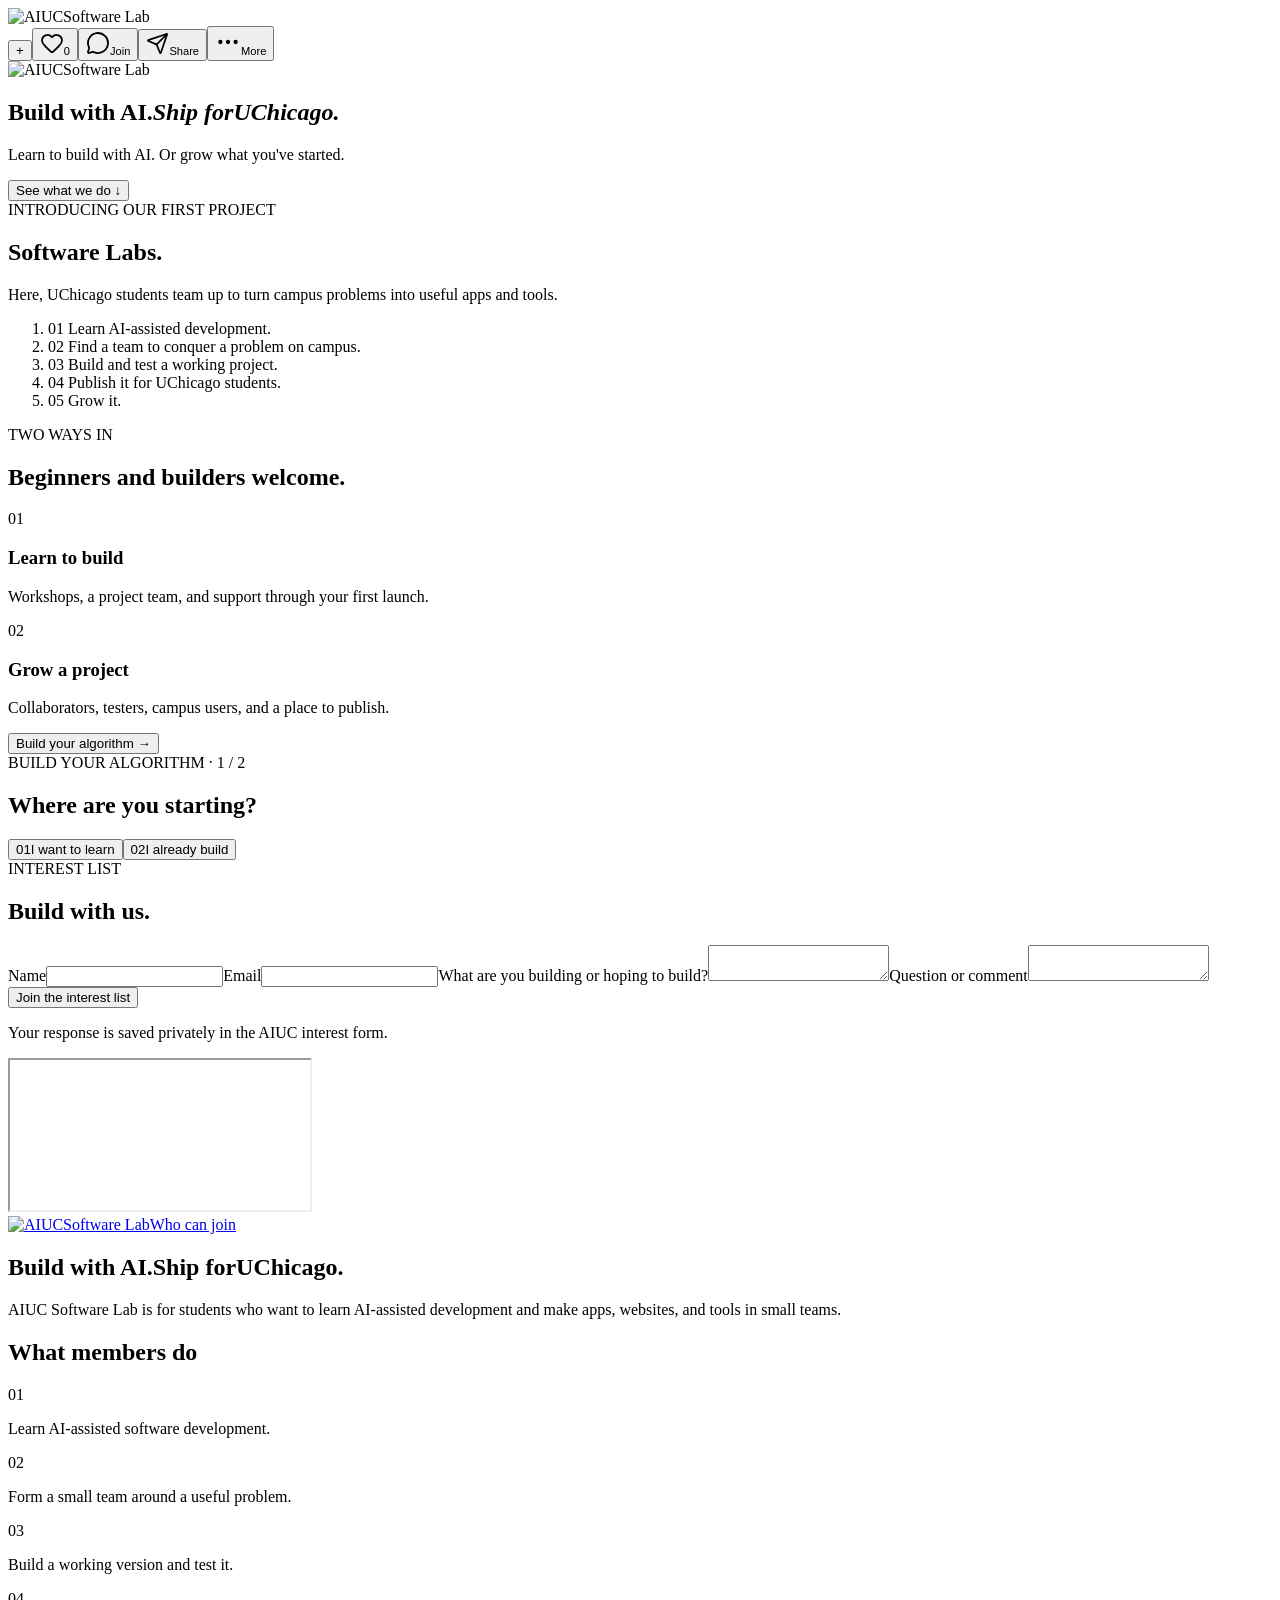
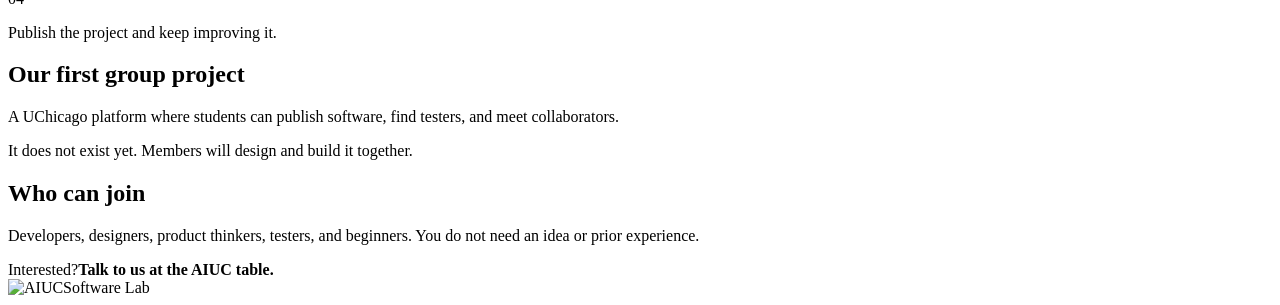
==== index.html @ 74e2c062 "Publish revised social and interest flow" ====
<!DOCTYPE html><html lang="en"><head><meta charSet="utf-8"/><link rel="preconnect" href="/" crossorigin=""/><meta name="viewport" content="width=device-width, initial-scale=1"/><link rel="preload" href="/aiuc-software-studio/aiuc-wordmark-white.png" as="image"/><link rel="stylesheet" href="/aiuc-software-studio/_next/static/chunks/0wnz.q6varwo..css" data-precedence="next"/><link rel="preload" as="script" fetchPriority="low" href="/aiuc-software-studio/_next/static/chunks/0iz.ajdn--bnk.js"/><script src="/aiuc-software-studio/_next/static/chunks/0m5r6~efdn39z.js" async=""></script><script src="/aiuc-software-studio/_next/static/chunks/0rc7z2aqgusts.js" async=""></script><script src="/aiuc-software-studio/_next/static/chunks/turbopack-0kuoo0hnbuhse.js" async=""></script><script src="/aiuc-software-studio/_next/static/chunks/03ok77d9ylr35.js" async=""></script><script src="/aiuc-software-studio/_next/static/chunks/0z~hvwo4mxthw.js" async=""></script><title>AIUC Software Lab</title><meta name="description" content="AIUC Software Lab brings students together to build apps, websites, and tools at UChicago."/><meta property="og:title" content="AIUC Software Lab"/><meta property="og:description" content="Build with AI. Ship for UChicago."/><meta property="og:image" content="https://j0nchen.github.io/aiuc-software-studio/og-v3.png"/><meta property="og:image:width" content="1734"/><meta property="og:image:height" content="907"/><meta property="og:image:alt" content="AIUC Software Lab"/><meta property="og:type" content="website"/><meta name="twitter:card" content="summary_large_image"/><meta name="twitter:title" content="AIUC Software Lab"/><meta name="twitter:description" content="Build with AI. Ship for UChicago."/><meta name="twitter:image" content="https://j0nchen.github.io/aiuc-software-studio/og-v3.png"/><link rel="shortcut icon" href="aiuc-mark-red.png"/><link rel="icon" href="aiuc-mark-red.png"/><link rel="apple-touch-icon" href="aiuc-mark-red.png"/><script src="/aiuc-software-studio/_next/static/chunks/03~yq9q893hmn.js" noModule=""></script></head><body><div hidden=""><!--$--><!--/$--></div><main><div class="mobile-reels"><header class="mobile-brand hidden-on-title"><img src="/aiuc-software-studio/aiuc-wordmark-white.png" alt="AIUC"/><span>Software Lab</span></header><nav class="reel-actions social-actions" aria-label="Social actions"><button aria-label="Open the AIUC Software Lab profile" class="profile-trigger" type="button"><span class="profile-avatar"><img alt="" src="/aiuc-software-studio/aiuc-wordmark-white.png"/></span><span aria-hidden="true" class="profile-plus-badge">+</span></button><button aria-label="Like this reel" aria-pressed="false" class="" type="button"><span class="action-icon"><svg xmlns="http://www.w3.org/2000/svg" width="24" height="24" viewBox="0 0 24 24" fill="none" stroke="currentColor" stroke-width="1.8" stroke-linecap="round" stroke-linejoin="round" class="lucide lucide-heart" aria-hidden="true"><path d="M2 9.5a5.5 5.5 0 0 1 9.591-3.676.56.56 0 0 0 .818 0A5.49 5.49 0 0 1 22 9.5c0 2.29-1.5 4-3 5.5l-5.492 5.313a2 2 0 0 1-3 .019L5 15c-1.5-1.5-3-3.2-3-5.5"></path></svg></span><small>0</small></button><button aria-label="Open the interest list" type="button"><span class="action-icon"><svg xmlns="http://www.w3.org/2000/svg" width="24" height="24" viewBox="0 0 24 24" fill="none" stroke="currentColor" stroke-width="1.8" stroke-linecap="round" stroke-linejoin="round" class="lucide lucide-message-circle" aria-hidden="true"><path d="M2.992 16.342a2 2 0 0 1 .094 1.167l-1.065 3.29a1 1 0 0 0 1.236 1.168l3.413-.998a2 2 0 0 1 1.099.092 10 10 0 1 0-4.777-4.719"></path></svg></span><small>Join</small></button><button aria-label="Share this page" class="" type="button"><span class="action-icon"><svg xmlns="http://www.w3.org/2000/svg" width="23" height="23" viewBox="0 0 24 24" fill="none" stroke="currentColor" stroke-width="1.8" stroke-linecap="round" stroke-linejoin="round" class="lucide lucide-send" aria-hidden="true"><path d="M14.536 21.686a.5.5 0 0 0 .937-.024l6.5-19a.496.496 0 0 0-.635-.635l-19 6.5a.5.5 0 0 0-.024.937l7.93 3.18a2 2 0 0 1 1.112 1.11z"></path><path d="m21.854 2.147-10.94 10.939"></path></svg></span><small>Share</small></button><button aria-expanded="false" aria-label="Open more options" type="button"><span class="action-icon"><svg xmlns="http://www.w3.org/2000/svg" width="26" height="26" viewBox="0 0 24 24" fill="none" stroke="currentColor" stroke-width="2" stroke-linecap="round" stroke-linejoin="round" class="lucide lucide-ellipsis lucide-more-horizontal" aria-hidden="true"><circle cx="12" cy="12" r="1"></circle><circle cx="19" cy="12" r="1"></circle><circle cx="5" cy="12" r="1"></circle></svg></span><small>More</small></button></nav><section class="reel reel-intro reel-title is-active" id="mobile-top"><div class="reel-content"><div class="title-brand"><img src="/aiuc-software-studio/aiuc-wordmark-white.png" alt="AIUC"/><span>Software Lab</span></div><div class="title-copy"><h1><span>Build with AI.</span><em>Ship for</em><em>UChicago.</em></h1><p>Learn to build with AI. Or grow what you&#x27;ve started.</p><button class="next-panel algorithm-start" type="button">See what we do <span aria-hidden="true">↓</span></button></div></div></section><section class="reel reel-about" id="mobile-about"><div class="reel-content"><span class="reel-count">INTRODUCING OUR FIRST PROJECT</span><h2>Software Labs.</h2><p class="about-description">Here, UChicago students team up to turn campus problems into useful apps and tools.</p><ol class="about-list"><li><span>01</span> Learn AI-assisted development.</li><li><span>02</span> Find a team to conquer a problem on campus.</li><li><span>03</span> Build and test a working project.</li><li><span>04</span> Publish it for UChicago students.</li><li><span>05</span> Grow it.</li></ol></div></section><section class="reel reel-audiences" id="mobile-audiences"><div class="reel-content"><span class="reel-count">TWO WAYS IN</span><h2>Beginners and builders welcome.</h2><div class="audience-cards"><article><span>01</span><h3>Learn to build</h3><p>Workshops, a project team, and support through your first launch.</p></article><article><span>02</span><h3>Grow a project</h3><p>Collaborators, testers, campus users, and a place to publish.</p></article></div><button class="audience-next" type="button">Build your algorithm →</button></div></section><section class="reel reel-algorithm" id="mobile-algorithm"><div class="reel-content algorithm-content"><span class="reel-count">BUILD YOUR ALGORITHM · <!-- -->1 / 2</span><h2>Where are you starting?</h2><div class="algorithm-options track-options"><button type="button"><span>01</span>I want to learn</button><button type="button"><span>02</span>I already build</button></div></div></section><section class="reel reel-apply" id="mobile-apply"><div class="reel-content apply-content"><span class="reel-count">INTEREST LIST</span><h2>Build with us.</h2><form action="https://docs.google.com/forms/u/0/d/e/1FAIpQLSeFuiI35mb1CtoZrsppnu71eZG0ljjimwcIdLQLwL-ieLY0Hg/formResponse" method="POST" target="aiuc-google-form"><input type="hidden" name="entry.1529910920" value="Not answered"/><input type="hidden" name="entry.1956067404" value="Not answered"/><input type="hidden" name="fvv" value="1"/><input type="hidden" name="pageHistory" value="0"/><label>Name<input autoComplete="name" required="" type="text" name="entry.1833835069"/></label><label>Email<input autoComplete="email" required="" type="email" name="entry.1292235970"/></label><label>What are you building or hoping to build?<textarea name="entry.1905134314" rows="2"></textarea></label><label>Question or comment<textarea name="entry.271211933" rows="2"></textarea></label><button type="submit">Join the interest list</button><p aria-live="polite">Your response is saved privately in the AIUC interest form.</p></form><iframe class="submission-frame" name="aiuc-google-form" title="Google form submission"></iframe></div></section></div><div class="desktop-site"><header class="site-header"><a class="brand" href="#top" aria-label="AIUC Software Lab home"><img src="/aiuc-software-studio/aiuc-wordmark-white.png" alt="AIUC"/><span>Software Lab</span></a><a href="#join">Who can join</a></header><section class="hero" id="top"><div class="hero-copy"><h1>Build with AI.<span>Ship for</span><span>UChicago.</span></h1><p>AIUC Software Lab is for students who want to learn AI-assisted development and make apps, websites, and tools in small teams.</p></div><div class="software-visual" aria-hidden="true"><div class="visual-window"><div class="visual-window-bar"><i></i><i></i><i></i></div><div class="visual-window-body"><div class="visual-sidebar"><i></i><i></i><i></i><i></i></div><div class="visual-canvas"><span class="visual-module module-one"></span><span class="visual-module module-two"></span><span class="visual-module module-three"></span><span class="visual-line line-one"></span><span class="visual-line line-two"></span><span class="visual-pointer"></span></div></div></div><div class="visual-status"><i></i><span></span><span></span><span></span></div></div></section><section class="process" aria-labelledby="process-title"><h2 id="process-title">What members do</h2><div class="step-list"><div class="step"><span>01</span><p>Learn AI-assisted software development.</p></div><div class="step"><span>02</span><p>Form a small team around a useful problem.</p></div><div class="step"><span>03</span><p>Build a working version and test it.</p></div><div class="step"><span>04</span><p>Publish the project and keep improving it.</p></div></div></section><section class="project" aria-labelledby="project-title"><div><h2 id="project-title">Our first group project</h2><p>A UChicago platform where students can publish software, find testers, and meet collaborators.</p></div><div class="project-side"><div class="project-board" aria-hidden="true"><span class="board-nav"></span><div class="board-grid"><span><i></i></span><span><i></i></span><span><i></i></span><span><i></i></span></div></div><p class="project-status">It does not exist yet. Members will design and build it together.</p></div></section><section class="join" id="join" aria-labelledby="join-title"><h2 id="join-title">Who can join</h2><p>Developers, designers, product thinkers, testers, and beginners. You do not need an idea or prior experience.</p><div class="join-action"><span>Interested?</span><strong>Talk to us at the AIUC table.</strong></div></section><footer><img src="/aiuc-software-studio/aiuc-wordmark-white.png" alt="AIUC"/><span>Software Lab</span></footer></div></main><!--$--><!--/$--><script src="/aiuc-software-studio/_next/static/chunks/0iz.ajdn--bnk.js" id="_R_" async=""></script><script>(self.__next_f=self.__next_f||[]).push([0])</script><script>self.__next_f.push([1,"1:\"$Sreact.fragment\"\n2:I[71915,[\"/aiuc-software-studio/_next/static/chunks/03ok77d9ylr35.js\"],\"default\"]\n3:I[57200,[\"/aiuc-software-studio/_next/static/chunks/03ok77d9ylr35.js\"],\"default\"]\n4:I[86694,[\"/aiuc-software-studio/_next/static/chunks/03ok77d9ylr35.js\",\"/aiuc-software-studio/_next/static/chunks/0z~hvwo4mxthw.js\"],\"MobileReels\"]\nb:I[82894,[\"/aiuc-software-studio/_next/static/chunks/03ok77d9ylr35.js\"],\"default\",1]\n:HL[\"/aiuc-software-studio/_next/static/chunks/0wnz.q6varwo..css\",\"style\"]\n:HC[\"/\",\"\"]\n:HL[\"/aiuc-software-studio/aiuc-wordmark-white.png\",\"image\"]\n"])</script><script>self.__next_f.push([1,"0:{\"P\":null,\"c\":[\"\",\"\"],\"q\":\"\",\"i\":false,\"f\":[[[\"\",{\"children\":[\"__PAGE__\",{}]},\"$undefined\",\"$undefined\",16],[[\"$\",\"$1\",\"c\",{\"children\":[[[\"$\",\"link\",\"0\",{\"rel\":\"stylesheet\",\"href\":\"/aiuc-software-studio/_next/static/chunks/0wnz.q6varwo..css\",\"precedence\":\"next\",\"crossOrigin\":\"$undefined\",\"nonce\":\"$undefined\"}],[\"$\",\"script\",\"script-0\",{\"src\":\"/aiuc-software-studio/_next/static/chunks/03ok77d9ylr35.js\",\"async\":true,\"nonce\":\"$undefined\"}]],[\"$\",\"html\",null,{\"lang\":\"en\",\"children\":[\"$\",\"body\",null,{\"children\":[\"$\",\"$L2\",null,{\"parallelRouterKey\":\"children\",\"error\":\"$undefined\",\"errorStyles\":\"$undefined\",\"errorScripts\":\"$undefined\",\"template\":[\"$\",\"$L3\",null,{}],\"templateStyles\":\"$undefined\",\"templateScripts\":\"$undefined\",\"notFound\":[[[\"$\",\"title\",null,{\"children\":\"404: This page could not be found.\"}],[\"$\",\"div\",null,{\"style\":{\"fontFamily\":\"system-ui,\\\"Segoe UI\\\",Roboto,Helvetica,Arial,sans-serif,\\\"Apple Color Emoji\\\",\\\"Segoe UI Emoji\\\"\",\"height\":\"100vh\",\"textAlign\":\"center\",\"display\":\"flex\",\"flexDirection\":\"column\",\"alignItems\":\"center\",\"justifyContent\":\"center\"},\"children\":[\"$\",\"div\",null,{\"children\":[[\"$\",\"style\",null,{\"dangerouslySetInnerHTML\":{\"__html\":\"body{color:#000;background:#fff;margin:0}.next-error-h1{border-right:1px solid rgba(0,0,0,.3)}@media (prefers-color-scheme:dark){body{color:#fff;background:#000}.next-error-h1{border-right:1px solid rgba(255,255,255,.3)}}\"}}],[\"$\",\"h1\",null,{\"className\":\"next-error-h1\",\"style\":{\"display\":\"inline-block\",\"margin\":\"0 20px 0 0\",\"padding\":\"0 23px 0 0\",\"fontSize\":24,\"fontWeight\":500,\"verticalAlign\":\"top\",\"lineHeight\":\"49px\"},\"children\":404}],[\"$\",\"div\",null,{\"style\":{\"display\":\"inline-block\"},\"children\":[\"$\",\"h2\",null,{\"style\":{\"fontSize\":14,\"fontWeight\":400,\"lineHeight\":\"49px\",\"margin\":0},\"children\":\"This page could not be found.\"}]}]]}]}]],[]],\"forbidden\":\"$undefined\",\"unauthorized\":\"$undefined\"}]}]}]]}],{\"children\":[[\"$\",\"$1\",\"c\",{\"children\":[[\"$\",\"main\",null,{\"children\":[[\"$\",\"$L4\",null,{}],[\"$\",\"div\",null,{\"className\":\"desktop-site\",\"children\":[[\"$\",\"header\",null,{\"className\":\"site-header\",\"children\":[[\"$\",\"a\",null,{\"className\":\"brand\",\"href\":\"#top\",\"aria-label\":\"AIUC Software Lab home\",\"children\":[[\"$\",\"img\",null,{\"src\":\"/aiuc-software-studio/aiuc-wordmark-white.png\",\"alt\":\"AIUC\"}],[\"$\",\"span\",null,{\"children\":\"Software Lab\"}]]}],[\"$\",\"a\",null,{\"href\":\"#join\",\"children\":\"Who can join\"}]]}],[\"$\",\"section\",null,{\"className\":\"hero\",\"id\":\"top\",\"children\":[[\"$\",\"div\",null,{\"className\":\"hero-copy\",\"children\":[[\"$\",\"h1\",null,{\"children\":[\"Build with AI.\",[\"$\",\"span\",null,{\"children\":\"Ship for\"}],[\"$\",\"span\",null,{\"children\":\"UChicago.\"}]]}],[\"$\",\"p\",null,{\"children\":\"AIUC Software Lab is for students who want to learn AI-assisted development and make apps, websites, and tools in small teams.\"}]]}],[\"$\",\"div\",null,{\"className\":\"software-visual\",\"aria-hidden\":\"true\",\"children\":[[\"$\",\"div\",null,{\"className\":\"visual-window\",\"children\":[[\"$\",\"div\",null,{\"className\":\"visual-window-bar\",\"children\":[[\"$\",\"i\",null,{}],[\"$\",\"i\",null,{}],[\"$\",\"i\",null,{}]]}],[\"$\",\"div\",null,{\"className\":\"visual-window-body\",\"children\":[[\"$\",\"div\",null,{\"className\":\"visual-sidebar\",\"children\":[[\"$\",\"i\",null,{}],[\"$\",\"i\",null,{}],[\"$\",\"i\",null,{}],[\"$\",\"i\",null,{}]]}],[\"$\",\"div\",null,{\"className\":\"visual-canvas\",\"children\":[[\"$\",\"span\",null,{\"className\":\"visual-module module-one\"}],[\"$\",\"span\",null,{\"className\":\"visual-module module-two\"}],[\"$\",\"span\",null,{\"className\":\"visual-module module-three\"}],[\"$\",\"span\",null,{\"className\":\"visual-line line-one\"}],[\"$\",\"span\",null,{\"className\":\"visual-line line-two\"}],[\"$\",\"span\",null,{\"className\":\"visual-pointer\"}]]}]]}]]}],[\"$\",\"div\",null,{\"className\":\"visual-status\",\"children\":[[\"$\",\"i\",null,{}],[\"$\",\"span\",null,{}],[\"$\",\"span\",null,{}],[\"$\",\"span\",null,{}]]}]]}]]}],[\"$\",\"section\",null,{\"className\":\"process\",\"aria-labelledby\":\"process-title\",\"children\":[[\"$\",\"h2\",null,{\"id\":\"process-title\",\"children\":\"What members do\"}],[\"$\",\"div\",null,{\"className\":\"step-list\",\"children\":[[\"$\",\"div\",\"01\",{\"className\":\"step\",\"children\":[[\"$\",\"span\",null,{\"children\":\"01\"}],[\"$\",\"p\",null,{\"children\":\"Learn AI-assisted software development.\"}]]}],[\"$\",\"div\",\"02\",{\"className\":\"step\",\"children\":[[\"$\",\"span\",null,{\"children\":\"02\"}],[\"$\",\"p\",null,{\"children\":\"Form a small team around a useful problem.\"}]]}],[\"$\",\"div\",\"03\",{\"className\":\"step\",\"children\":[[\"$\",\"span\",null,{\"children\":\"03\"}],[\"$\",\"p\",null,{\"children\":\"Build a working version and test it.\"}]]}],[\"$\",\"div\",\"04\",{\"className\":\"step\",\"children\":[[\"$\",\"span\",null,{\"children\":\"04\"}],[\"$\",\"p\",null,{\"children\":\"Publish the project and keep improving it.\"}]]}]]}]]}],[\"$\",\"section\",null,{\"className\":\"project\",\"aria-labelledby\":\"project-title\",\"children\":[[\"$\",\"div\",null,{\"children\":[[\"$\",\"h2\",null,{\"id\":\"project-title\",\"children\":\"Our first group project\"}],[\"$\",\"p\",null,{\"children\":\"A UChicago platform where students can publish software, find testers, and meet collaborators.\"}]]}],\"$L5\"]}],\"$L6\",\"$L7\"]}]]}],[\"$L8\"],\"$L9\"]}],{},null,false,null]},null,false,null],\"$La\",false]],\"m\":\"$undefined\",\"G\":[\"$b\",[\"$Lc\"]],\"S\":true,\"h\":null,\"s\":\"$undefined\",\"l\":\"$undefined\",\"p\":\"$undefined\",\"d\":\"$undefined\",\"b\":\"NeHcTCyY00FFcdrN6WMaW\"}\n"])</script><script>self.__next_f.push([1,"d:I[73535,[\"/aiuc-software-studio/_next/static/chunks/03ok77d9ylr35.js\"],\"OutletBoundary\"]\ne:\"$Sreact.suspense\"\n10:I[73535,[\"/aiuc-software-studio/_next/static/chunks/03ok77d9ylr35.js\"],\"ViewportBoundary\"]\n12:I[73535,[\"/aiuc-software-studio/_next/static/chunks/03ok77d9ylr35.js\"],\"MetadataBoundary\"]\n5:[\"$\",\"div\",null,{\"className\":\"project-side\",\"children\":[[\"$\",\"div\",null,{\"className\":\"project-board\",\"aria-hidden\":\"true\",\"children\":[[\"$\",\"span\",null,{\"className\":\"board-nav\"}],[\"$\",\"div\",null,{\"className\":\"board-grid\",\"children\":[[\"$\",\"span\",null,{\"children\":[\"$\",\"i\",null,{}]}],[\"$\",\"span\",null,{\"children\":[\"$\",\"i\",null,{}]}],[\"$\",\"span\",null,{\"children\":[\"$\",\"i\",null,{}]}],[\"$\",\"span\",null,{\"children\":[\"$\",\"i\",null,{}]}]]}]]}],[\"$\",\"p\",null,{\"className\":\"project-status\",\"children\":\"It does not exist yet. Members will design and build it together.\"}]]}]\n6:[\"$\",\"section\",null,{\"className\":\"join\",\"id\":\"join\",\"aria-labelledby\":\"join-title\",\"children\":[[\"$\",\"h2\",null,{\"id\":\"join-title\",\"children\":\"Who can join\"}],[\"$\",\"p\",null,{\"children\":\"Developers, designers, product thinkers, testers, and beginners. You do not need an idea or prior experience.\"}],[\"$\",\"div\",null,{\"className\":\"join-action\",\"children\":[[\"$\",\"span\",null,{\"children\":\"Interested?\"}],[\"$\",\"strong\",null,{\"children\":\"Talk to us at the AIUC table.\"}]]}]]}]\n7:[\"$\",\"footer\",null,{\"children\":[[\"$\",\"img\",null,{\"src\":\"/aiuc-software-studio/aiuc-wordmark-white.png\",\"alt\":\"AIUC\"}],[\"$\",\"span\",null,{\"children\":\"Software Lab\"}]]}]\n8:[\"$\",\"script\",\"script-0\",{\"src\":\"/aiuc-software-studio/_next/static/chunks/0z~hvwo4mxthw.js\",\"async\":true,\"nonce\":\"$undefined\"}]\n9:[\"$\",\"$Ld\",null,{\"children\":[\"$\",\"$e\",null,{\"name\":\"Next.MetadataOutlet\",\"children\":\"$@f\"}]}]\na:[\"$\",\"$1\",\"h\",{\"children\":[null,[\"$\",\"$L10\",null,{\"children\":\"$L11\"}],[\"$\",\"div\",null,{\"hidden\":true,\"children\":[\"$\",\"$L12\",null,{\"children\":[\"$\",\"$e\",null,{\"name\":\"Next.Metadata\",\"children\":\"$L13\"}]}]}],null]}]\nc:[\"$\",\"link\",\"0\",{\"rel\":\"stylesheet\",\"href\":\"/aiuc-software-studio/_next/static/chunks/0wnz.q6varwo..css\",\"precedence\":\"next\",\"crossOrigin\":\"$undefined\",\"nonce\":\"$undefined\"}]\n"])</script><script>self.__next_f.push([1,"11:[[\"$\",\"meta\",\"0\",{\"charSet\":\"utf-8\"}],[\"$\",\"meta\",\"1\",{\"name\":\"viewport\",\"content\":\"width=device-width, initial-scale=1\"}]]\n"])</script><script>self.__next_f.push([1,"14:I[79680,[\"/aiuc-software-studio/_next/static/chunks/03ok77d9ylr35.js\"],\"IconMark\"]\nf:null\n13:[[\"$\",\"title\",\"0\",{\"children\":\"AIUC Software Lab\"}],[\"$\",\"meta\",\"1\",{\"name\":\"description\",\"content\":\"AIUC Software Lab brings students together to build apps, websites, and tools at UChicago.\"}],[\"$\",\"meta\",\"2\",{\"property\":\"og:title\",\"content\":\"AIUC Software Lab\"}],[\"$\",\"meta\",\"3\",{\"property\":\"og:description\",\"content\":\"Build with AI. Ship for UChicago.\"}],[\"$\",\"meta\",\"4\",{\"property\":\"og:image\",\"content\":\"https://j0nchen.github.io/aiuc-software-studio/og-v3.png\"}],[\"$\",\"meta\",\"5\",{\"property\":\"og:image:width\",\"content\":\"1734\"}],[\"$\",\"meta\",\"6\",{\"property\":\"og:image:height\",\"content\":\"907\"}],[\"$\",\"meta\",\"7\",{\"property\":\"og:image:alt\",\"content\":\"AIUC Software Lab\"}],[\"$\",\"meta\",\"8\",{\"property\":\"og:type\",\"content\":\"website\"}],[\"$\",\"meta\",\"9\",{\"name\":\"twitter:card\",\"content\":\"summary_large_image\"}],[\"$\",\"meta\",\"10\",{\"name\":\"twitter:title\",\"content\":\"AIUC Software Lab\"}],[\"$\",\"meta\",\"11\",{\"name\":\"twitter:description\",\"content\":\"Build with AI. Ship for UChicago.\"}],[\"$\",\"meta\",\"12\",{\"name\":\"twitter:image\",\"content\":\"https://j0nchen.github.io/aiuc-software-studio/og-v3.png\"}],[\"$\",\"link\",\"13\",{\"rel\":\"shortcut icon\",\"href\":\"aiuc-mark-red.png\"}],[\"$\",\"link\",\"14\",{\"rel\":\"icon\",\"href\":\"aiuc-mark-red.png\"}],[\"$\",\"link\",\"15\",{\"rel\":\"apple-touch-icon\",\"href\":\"aiuc-mark-red.png\"}],[\"$\",\"$L14\",\"16\",{}]]\n"])</script></body></html>
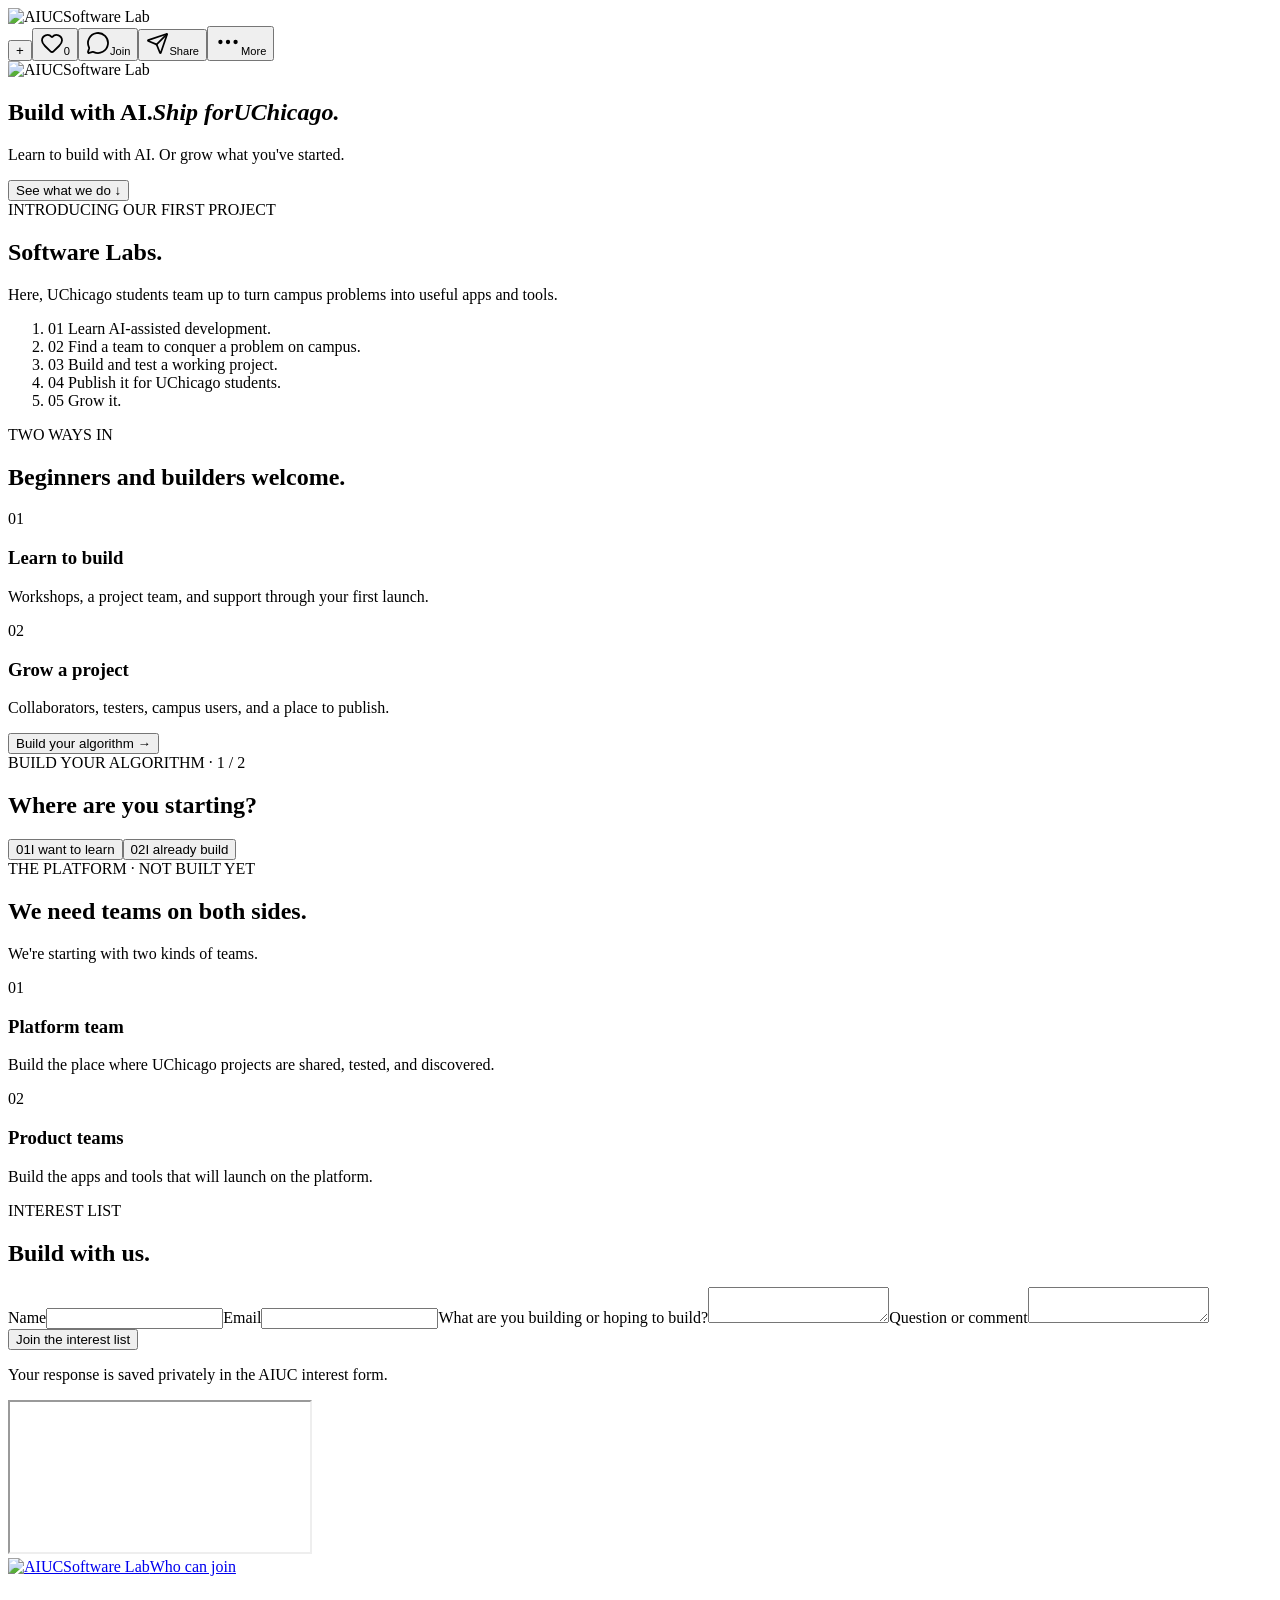
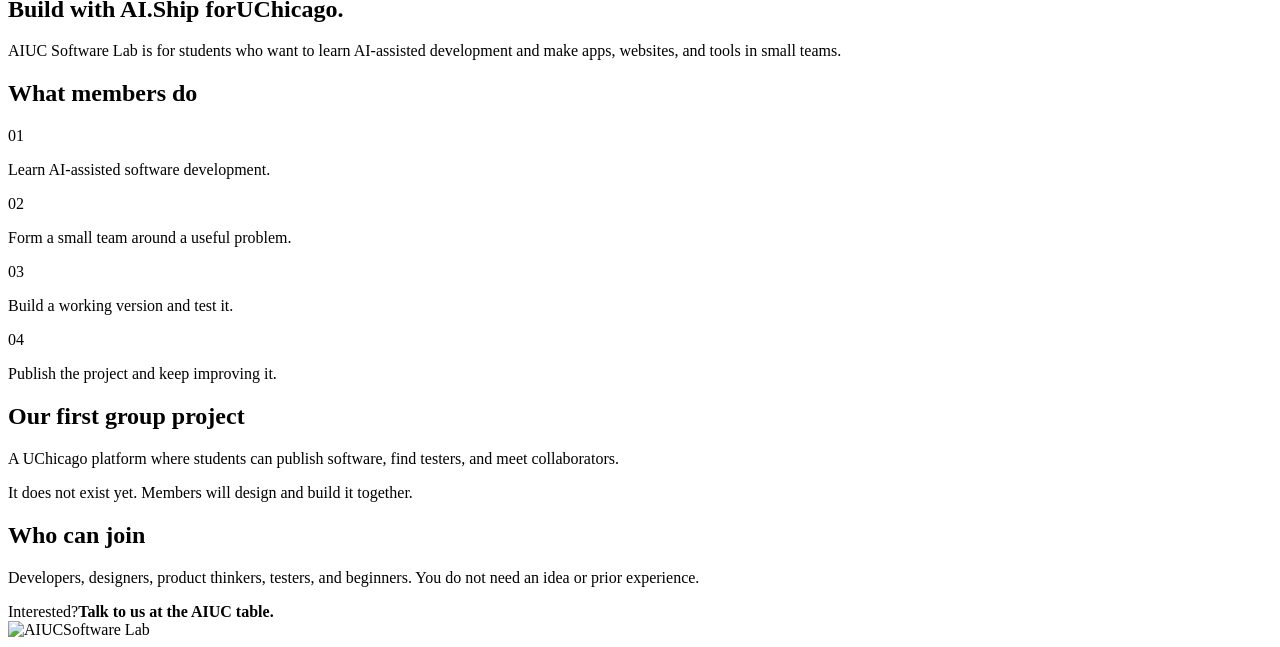
==== commit f2f80171: "Publish honest platform team reel" ====
--- a/index.html
+++ b/index.html
@@ -1 +1 @@
-<!DOCTYPE html><html lang="en"><head><meta charSet="utf-8"/><link rel="preconnect" href="/" crossorigin=""/><meta name="viewport" content="width=device-width, initial-scale=1"/><link rel="preload" href="/aiuc-software-studio/aiuc-wordmark-white.png" as="image"/><link rel="stylesheet" href="/aiuc-software-studio/_next/static/chunks/0wnz.q6varwo..css" data-precedence="next"/><link rel="preload" as="script" fetchPriority="low" href="/aiuc-software-studio/_next/static/chunks/0iz.ajdn--bnk.js"/><script src="/aiuc-software-studio/_next/static/chunks/0m5r6~efdn39z.js" async=""></script><script src="/aiuc-software-studio/_next/static/chunks/0rc7z2aqgusts.js" async=""></script><script src="/aiuc-software-studio/_next/static/chunks/turbopack-0kuoo0hnbuhse.js" async=""></script><script src="/aiuc-software-studio/_next/static/chunks/03ok77d9ylr35.js" async=""></script><script src="/aiuc-software-studio/_next/static/chunks/0z~hvwo4mxthw.js" async=""></script><title>AIUC Software Lab</title><meta name="description" content="AIUC Software Lab brings students together to build apps, websites, and tools at UChicago."/><meta property="og:title" content="AIUC Software Lab"/><meta property="og:description" content="Build with AI. Ship for UChicago."/><meta property="og:image" content="https://j0nchen.github.io/aiuc-software-studio/og-v3.png"/><meta property="og:image:width" content="1734"/><meta property="og:image:height" content="907"/><meta property="og:image:alt" content="AIUC Software Lab"/><meta property="og:type" content="website"/><meta name="twitter:card" content="summary_large_image"/><meta name="twitter:title" content="AIUC Software Lab"/><meta name="twitter:description" content="Build with AI. Ship for UChicago."/><meta name="twitter:image" content="https://j0nchen.github.io/aiuc-software-studio/og-v3.png"/><link rel="shortcut icon" href="aiuc-mark-red.png"/><link rel="icon" href="aiuc-mark-red.png"/><link rel="apple-touch-icon" href="aiuc-mark-red.png"/><script src="/aiuc-software-studio/_next/static/chunks/03~yq9q893hmn.js" noModule=""></script></head><body><div hidden=""><!--$--><!--/$--></div><main><div class="mobile-reels"><header class="mobile-brand hidden-on-title"><img src="/aiuc-software-studio/aiuc-wordmark-white.png" alt="AIUC"/><span>Software Lab</span></header><nav class="reel-actions social-actions" aria-label="Social actions"><button aria-label="Open the AIUC Software Lab profile" class="profile-trigger" type="button"><span class="profile-avatar"><img alt="" src="/aiuc-software-studio/aiuc-wordmark-white.png"/></span><span aria-hidden="true" class="profile-plus-badge">+</span></button><button aria-label="Like this reel" aria-pressed="false" class="" type="button"><span class="action-icon"><svg xmlns="http://www.w3.org/2000/svg" width="24" height="24" viewBox="0 0 24 24" fill="none" stroke="currentColor" stroke-width="1.8" stroke-linecap="round" stroke-linejoin="round" class="lucide lucide-heart" aria-hidden="true"><path d="M2 9.5a5.5 5.5 0 0 1 9.591-3.676.56.56 0 0 0 .818 0A5.49 5.49 0 0 1 22 9.5c0 2.29-1.5 4-3 5.5l-5.492 5.313a2 2 0 0 1-3 .019L5 15c-1.5-1.5-3-3.2-3-5.5"></path></svg></span><small>0</small></button><button aria-label="Open the interest list" type="button"><span class="action-icon"><svg xmlns="http://www.w3.org/2000/svg" width="24" height="24" viewBox="0 0 24 24" fill="none" stroke="currentColor" stroke-width="1.8" stroke-linecap="round" stroke-linejoin="round" class="lucide lucide-message-circle" aria-hidden="true"><path d="M2.992 16.342a2 2 0 0 1 .094 1.167l-1.065 3.29a1 1 0 0 0 1.236 1.168l3.413-.998a2 2 0 0 1 1.099.092 10 10 0 1 0-4.777-4.719"></path></svg></span><small>Join</small></button><button aria-label="Share this page" class="" type="button"><span class="action-icon"><svg xmlns="http://www.w3.org/2000/svg" width="23" height="23" viewBox="0 0 24 24" fill="none" stroke="currentColor" stroke-width="1.8" stroke-linecap="round" stroke-linejoin="round" class="lucide lucide-send" aria-hidden="true"><path d="M14.536 21.686a.5.5 0 0 0 .937-.024l6.5-19a.496.496 0 0 0-.635-.635l-19 6.5a.5.5 0 0 0-.024.937l7.93 3.18a2 2 0 0 1 1.112 1.11z"></path><path d="m21.854 2.147-10.94 10.939"></path></svg></span><small>Share</small></button><button aria-expanded="false" aria-label="Open more options" type="button"><span class="action-icon"><svg xmlns="http://www.w3.org/2000/svg" width="26" height="26" viewBox="0 0 24 24" fill="none" stroke="currentColor" stroke-width="2" stroke-linecap="round" stroke-linejoin="round" class="lucide lucide-ellipsis lucide-more-horizontal" aria-hidden="true"><circle cx="12" cy="12" r="1"></circle><circle cx="19" cy="12" r="1"></circle><circle cx="5" cy="12" r="1"></circle></svg></span><small>More</small></button></nav><section class="reel reel-intro reel-title is-active" id="mobile-top"><div class="reel-content"><div class="title-brand"><img src="/aiuc-software-studio/aiuc-wordmark-white.png" alt="AIUC"/><span>Software Lab</span></div><div class="title-copy"><h1><span>Build with AI.</span><em>Ship for</em><em>UChicago.</em></h1><p>Learn to build with AI. Or grow what you&#x27;ve started.</p><button class="next-panel algorithm-start" type="button">See what we do <span aria-hidden="true">↓</span></button></div></div></section><section class="reel reel-about" id="mobile-about"><div class="reel-content"><span class="reel-count">INTRODUCING OUR FIRST PROJECT</span><h2>Software Labs.</h2><p class="about-description">Here, UChicago students team up to turn campus problems into useful apps and tools.</p><ol class="about-list"><li><span>01</span> Learn AI-assisted development.</li><li><span>02</span> Find a team to conquer a problem on campus.</li><li><span>03</span> Build and test a working project.</li><li><span>04</span> Publish it for UChicago students.</li><li><span>05</span> Grow it.</li></ol></div></section><section class="reel reel-audiences" id="mobile-audiences"><div class="reel-content"><span class="reel-count">TWO WAYS IN</span><h2>Beginners and builders welcome.</h2><div class="audience-cards"><article><span>01</span><h3>Learn to build</h3><p>Workshops, a project team, and support through your first launch.</p></article><article><span>02</span><h3>Grow a project</h3><p>Collaborators, testers, campus users, and a place to publish.</p></article></div><button class="audience-next" type="button">Build your algorithm →</button></div></section><section class="reel reel-algorithm" id="mobile-algorithm"><div class="reel-content algorithm-content"><span class="reel-count">BUILD YOUR ALGORITHM · <!-- -->1 / 2</span><h2>Where are you starting?</h2><div class="algorithm-options track-options"><button type="button"><span>01</span>I want to learn</button><button type="button"><span>02</span>I already build</button></div></div></section><section class="reel reel-apply" id="mobile-apply"><div class="reel-content apply-content"><span class="reel-count">INTEREST LIST</span><h2>Build with us.</h2><form action="https://docs.google.com/forms/u/0/d/e/1FAIpQLSeFuiI35mb1CtoZrsppnu71eZG0ljjimwcIdLQLwL-ieLY0Hg/formResponse" method="POST" target="aiuc-google-form"><input type="hidden" name="entry.1529910920" value="Not answered"/><input type="hidden" name="entry.1956067404" value="Not answered"/><input type="hidden" name="fvv" value="1"/><input type="hidden" name="pageHistory" value="0"/><label>Name<input autoComplete="name" required="" type="text" name="entry.1833835069"/></label><label>Email<input autoComplete="email" required="" type="email" name="entry.1292235970"/></label><label>What are you building or hoping to build?<textarea name="entry.1905134314" rows="2"></textarea></label><label>Question or comment<textarea name="entry.271211933" rows="2"></textarea></label><button type="submit">Join the interest list</button><p aria-live="polite">Your response is saved privately in the AIUC interest form.</p></form><iframe class="submission-frame" name="aiuc-google-form" title="Google form submission"></iframe></div></section></div><div class="desktop-site"><header class="site-header"><a class="brand" href="#top" aria-label="AIUC Software Lab home"><img src="/aiuc-software-studio/aiuc-wordmark-white.png" alt="AIUC"/><span>Software Lab</span></a><a href="#join">Who can join</a></header><section class="hero" id="top"><div class="hero-copy"><h1>Build with AI.<span>Ship for</span><span>UChicago.</span></h1><p>AIUC Software Lab is for students who want to learn AI-assisted development and make apps, websites, and tools in small teams.</p></div><div class="software-visual" aria-hidden="true"><div class="visual-window"><div class="visual-window-bar"><i></i><i></i><i></i></div><div class="visual-window-body"><div class="visual-sidebar"><i></i><i></i><i></i><i></i></div><div class="visual-canvas"><span class="visual-module module-one"></span><span class="visual-module module-two"></span><span class="visual-module module-three"></span><span class="visual-line line-one"></span><span class="visual-line line-two"></span><span class="visual-pointer"></span></div></div></div><div class="visual-status"><i></i><span></span><span></span><span></span></div></div></section><section class="process" aria-labelledby="process-title"><h2 id="process-title">What members do</h2><div class="step-list"><div class="step"><span>01</span><p>Learn AI-assisted software development.</p></div><div class="step"><span>02</span><p>Form a small team around a useful problem.</p></div><div class="step"><span>03</span><p>Build a working version and test it.</p></div><div class="step"><span>04</span><p>Publish the project and keep improving it.</p></div></div></section><section class="project" aria-labelledby="project-title"><div><h2 id="project-title">Our first group project</h2><p>A UChicago platform where students can publish software, find testers, and meet collaborators.</p></div><div class="project-side"><div class="project-board" aria-hidden="true"><span class="board-nav"></span><div class="board-grid"><span><i></i></span><span><i></i></span><span><i></i></span><span><i></i></span></div></div><p class="project-status">It does not exist yet. Members will design and build it together.</p></div></section><section class="join" id="join" aria-labelledby="join-title"><h2 id="join-title">Who can join</h2><p>Developers, designers, product thinkers, testers, and beginners. You do not need an idea or prior experience.</p><div class="join-action"><span>Interested?</span><strong>Talk to us at the AIUC table.</strong></div></section><footer><img src="/aiuc-software-studio/aiuc-wordmark-white.png" alt="AIUC"/><span>Software Lab</span></footer></div></main><!--$--><!--/$--><script src="/aiuc-software-studio/_next/static/chunks/0iz.ajdn--bnk.js" id="_R_" async=""></script><script>(self.__next_f=self.__next_f||[]).push([0])</script><script>self.__next_f.push([1,"1:\"$Sreact.fragment\"\n2:I[71915,[\"/aiuc-software-studio/_next/static/chunks/03ok77d9ylr35.js\"],\"default\"]\n3:I[57200,[\"/aiuc-software-studio/_next/static/chunks/03ok77d9ylr35.js\"],\"default\"]\n4:I[86694,[\"/aiuc-software-studio/_next/static/chunks/03ok77d9ylr35.js\",\"/aiuc-software-studio/_next/static/chunks/0z~hvwo4mxthw.js\"],\"MobileReels\"]\nb:I[82894,[\"/aiuc-software-studio/_next/static/chunks/03ok77d9ylr35.js\"],\"default\",1]\n:HL[\"/aiuc-software-studio/_next/static/chunks/0wnz.q6varwo..css\",\"style\"]\n:HC[\"/\",\"\"]\n:HL[\"/aiuc-software-studio/aiuc-wordmark-white.png\",\"image\"]\n"])</script><script>self.__next_f.push([1,"0:{\"P\":null,\"c\":[\"\",\"\"],\"q\":\"\",\"i\":false,\"f\":[[[\"\",{\"children\":[\"__PAGE__\",{}]},\"$undefined\",\"$undefined\",16],[[\"$\",\"$1\",\"c\",{\"children\":[[[\"$\",\"link\",\"0\",{\"rel\":\"stylesheet\",\"href\":\"/aiuc-software-studio/_next/static/chunks/0wnz.q6varwo..css\",\"precedence\":\"next\",\"crossOrigin\":\"$undefined\",\"nonce\":\"$undefined\"}],[\"$\",\"script\",\"script-0\",{\"src\":\"/aiuc-software-studio/_next/static/chunks/03ok77d9ylr35.js\",\"async\":true,\"nonce\":\"$undefined\"}]],[\"$\",\"html\",null,{\"lang\":\"en\",\"children\":[\"$\",\"body\",null,{\"children\":[\"$\",\"$L2\",null,{\"parallelRouterKey\":\"children\",\"error\":\"$undefined\",\"errorStyles\":\"$undefined\",\"errorScripts\":\"$undefined\",\"template\":[\"$\",\"$L3\",null,{}],\"templateStyles\":\"$undefined\",\"templateScripts\":\"$undefined\",\"notFound\":[[[\"$\",\"title\",null,{\"children\":\"404: This page could not be found.\"}],[\"$\",\"div\",null,{\"style\":{\"fontFamily\":\"system-ui,\\\"Segoe UI\\\",Roboto,Helvetica,Arial,sans-serif,\\\"Apple Color Emoji\\\",\\\"Segoe UI Emoji\\\"\",\"height\":\"100vh\",\"textAlign\":\"center\",\"display\":\"flex\",\"flexDirection\":\"column\",\"alignItems\":\"center\",\"justifyContent\":\"center\"},\"children\":[\"$\",\"div\",null,{\"children\":[[\"$\",\"style\",null,{\"dangerouslySetInnerHTML\":{\"__html\":\"body{color:#000;background:#fff;margin:0}.next-error-h1{border-right:1px solid rgba(0,0,0,.3)}@media (prefers-color-scheme:dark){body{color:#fff;background:#000}.next-error-h1{border-right:1px solid rgba(255,255,255,.3)}}\"}}],[\"$\",\"h1\",null,{\"className\":\"next-error-h1\",\"style\":{\"display\":\"inline-block\",\"margin\":\"0 20px 0 0\",\"padding\":\"0 23px 0 0\",\"fontSize\":24,\"fontWeight\":500,\"verticalAlign\":\"top\",\"lineHeight\":\"49px\"},\"children\":404}],[\"$\",\"div\",null,{\"style\":{\"display\":\"inline-block\"},\"children\":[\"$\",\"h2\",null,{\"style\":{\"fontSize\":14,\"fontWeight\":400,\"lineHeight\":\"49px\",\"margin\":0},\"children\":\"This page could not be found.\"}]}]]}]}]],[]],\"forbidden\":\"$undefined\",\"unauthorized\":\"$undefined\"}]}]}]]}],{\"children\":[[\"$\",\"$1\",\"c\",{\"children\":[[\"$\",\"main\",null,{\"children\":[[\"$\",\"$L4\",null,{}],[\"$\",\"div\",null,{\"className\":\"desktop-site\",\"children\":[[\"$\",\"header\",null,{\"className\":\"site-header\",\"children\":[[\"$\",\"a\",null,{\"className\":\"brand\",\"href\":\"#top\",\"aria-label\":\"AIUC Software Lab home\",\"children\":[[\"$\",\"img\",null,{\"src\":\"/aiuc-software-studio/aiuc-wordmark-white.png\",\"alt\":\"AIUC\"}],[\"$\",\"span\",null,{\"children\":\"Software Lab\"}]]}],[\"$\",\"a\",null,{\"href\":\"#join\",\"children\":\"Who can join\"}]]}],[\"$\",\"section\",null,{\"className\":\"hero\",\"id\":\"top\",\"children\":[[\"$\",\"div\",null,{\"className\":\"hero-copy\",\"children\":[[\"$\",\"h1\",null,{\"children\":[\"Build with AI.\",[\"$\",\"span\",null,{\"children\":\"Ship for\"}],[\"$\",\"span\",null,{\"children\":\"UChicago.\"}]]}],[\"$\",\"p\",null,{\"children\":\"AIUC Software Lab is for students who want to learn AI-assisted development and make apps, websites, and tools in small teams.\"}]]}],[\"$\",\"div\",null,{\"className\":\"software-visual\",\"aria-hidden\":\"true\",\"children\":[[\"$\",\"div\",null,{\"className\":\"visual-window\",\"children\":[[\"$\",\"div\",null,{\"className\":\"visual-window-bar\",\"children\":[[\"$\",\"i\",null,{}],[\"$\",\"i\",null,{}],[\"$\",\"i\",null,{}]]}],[\"$\",\"div\",null,{\"className\":\"visual-window-body\",\"children\":[[\"$\",\"div\",null,{\"className\":\"visual-sidebar\",\"children\":[[\"$\",\"i\",null,{}],[\"$\",\"i\",null,{}],[\"$\",\"i\",null,{}],[\"$\",\"i\",null,{}]]}],[\"$\",\"div\",null,{\"className\":\"visual-canvas\",\"children\":[[\"$\",\"span\",null,{\"className\":\"visual-module module-one\"}],[\"$\",\"span\",null,{\"className\":\"visual-module module-two\"}],[\"$\",\"span\",null,{\"className\":\"visual-module module-three\"}],[\"$\",\"span\",null,{\"className\":\"visual-line line-one\"}],[\"$\",\"span\",null,{\"className\":\"visual-line line-two\"}],[\"$\",\"span\",null,{\"className\":\"visual-pointer\"}]]}]]}]]}],[\"$\",\"div\",null,{\"className\":\"visual-status\",\"children\":[[\"$\",\"i\",null,{}],[\"$\",\"span\",null,{}],[\"$\",\"span\",null,{}],[\"$\",\"span\",null,{}]]}]]}]]}],[\"$\",\"section\",null,{\"className\":\"process\",\"aria-labelledby\":\"process-title\",\"children\":[[\"$\",\"h2\",null,{\"id\":\"process-title\",\"children\":\"What members do\"}],[\"$\",\"div\",null,{\"className\":\"step-list\",\"children\":[[\"$\",\"div\",\"01\",{\"className\":\"step\",\"children\":[[\"$\",\"span\",null,{\"children\":\"01\"}],[\"$\",\"p\",null,{\"children\":\"Learn AI-assisted software development.\"}]]}],[\"$\",\"div\",\"02\",{\"className\":\"step\",\"children\":[[\"$\",\"span\",null,{\"children\":\"02\"}],[\"$\",\"p\",null,{\"children\":\"Form a small team around a useful problem.\"}]]}],[\"$\",\"div\",\"03\",{\"className\":\"step\",\"children\":[[\"$\",\"span\",null,{\"children\":\"03\"}],[\"$\",\"p\",null,{\"children\":\"Build a working version and test it.\"}]]}],[\"$\",\"div\",\"04\",{\"className\":\"step\",\"children\":[[\"$\",\"span\",null,{\"children\":\"04\"}],[\"$\",\"p\",null,{\"children\":\"Publish the project and keep improving it.\"}]]}]]}]]}],[\"$\",\"section\",null,{\"className\":\"project\",\"aria-labelledby\":\"project-title\",\"children\":[[\"$\",\"div\",null,{\"children\":[[\"$\",\"h2\",null,{\"id\":\"project-title\",\"children\":\"Our first group project\"}],[\"$\",\"p\",null,{\"children\":\"A UChicago platform where students can publish software, find testers, and meet collaborators.\"}]]}],\"$L5\"]}],\"$L6\",\"$L7\"]}]]}],[\"$L8\"],\"$L9\"]}],{},null,false,null]},null,false,null],\"$La\",false]],\"m\":\"$undefined\",\"G\":[\"$b\",[\"$Lc\"]],\"S\":true,\"h\":null,\"s\":\"$undefined\",\"l\":\"$undefined\",\"p\":\"$undefined\",\"d\":\"$undefined\",\"b\":\"NeHcTCyY00FFcdrN6WMaW\"}\n"])</script><script>self.__next_f.push([1,"d:I[73535,[\"/aiuc-software-studio/_next/static/chunks/03ok77d9ylr35.js\"],\"OutletBoundary\"]\ne:\"$Sreact.suspense\"\n10:I[73535,[\"/aiuc-software-studio/_next/static/chunks/03ok77d9ylr35.js\"],\"ViewportBoundary\"]\n12:I[73535,[\"/aiuc-software-studio/_next/static/chunks/03ok77d9ylr35.js\"],\"MetadataBoundary\"]\n5:[\"$\",\"div\",null,{\"className\":\"project-side\",\"children\":[[\"$\",\"div\",null,{\"className\":\"project-board\",\"aria-hidden\":\"true\",\"children\":[[\"$\",\"span\",null,{\"className\":\"board-nav\"}],[\"$\",\"div\",null,{\"className\":\"board-grid\",\"children\":[[\"$\",\"span\",null,{\"children\":[\"$\",\"i\",null,{}]}],[\"$\",\"span\",null,{\"children\":[\"$\",\"i\",null,{}]}],[\"$\",\"span\",null,{\"children\":[\"$\",\"i\",null,{}]}],[\"$\",\"span\",null,{\"children\":[\"$\",\"i\",null,{}]}]]}]]}],[\"$\",\"p\",null,{\"className\":\"project-status\",\"children\":\"It does not exist yet. Members will design and build it together.\"}]]}]\n6:[\"$\",\"section\",null,{\"className\":\"join\",\"id\":\"join\",\"aria-labelledby\":\"join-title\",\"children\":[[\"$\",\"h2\",null,{\"id\":\"join-title\",\"children\":\"Who can join\"}],[\"$\",\"p\",null,{\"children\":\"Developers, designers, product thinkers, testers, and beginners. You do not need an idea or prior experience.\"}],[\"$\",\"div\",null,{\"className\":\"join-action\",\"children\":[[\"$\",\"span\",null,{\"children\":\"Interested?\"}],[\"$\",\"strong\",null,{\"children\":\"Talk to us at the AIUC table.\"}]]}]]}]\n7:[\"$\",\"footer\",null,{\"children\":[[\"$\",\"img\",null,{\"src\":\"/aiuc-software-studio/aiuc-wordmark-white.png\",\"alt\":\"AIUC\"}],[\"$\",\"span\",null,{\"children\":\"Software Lab\"}]]}]\n8:[\"$\",\"script\",\"script-0\",{\"src\":\"/aiuc-software-studio/_next/static/chunks/0z~hvwo4mxthw.js\",\"async\":true,\"nonce\":\"$undefined\"}]\n9:[\"$\",\"$Ld\",null,{\"children\":[\"$\",\"$e\",null,{\"name\":\"Next.MetadataOutlet\",\"children\":\"$@f\"}]}]\na:[\"$\",\"$1\",\"h\",{\"children\":[null,[\"$\",\"$L10\",null,{\"children\":\"$L11\"}],[\"$\",\"div\",null,{\"hidden\":true,\"children\":[\"$\",\"$L12\",null,{\"children\":[\"$\",\"$e\",null,{\"name\":\"Next.Metadata\",\"children\":\"$L13\"}]}]}],null]}]\nc:[\"$\",\"link\",\"0\",{\"rel\":\"stylesheet\",\"href\":\"/aiuc-software-studio/_next/static/chunks/0wnz.q6varwo..css\",\"precedence\":\"next\",\"crossOrigin\":\"$undefined\",\"nonce\":\"$undefined\"}]\n"])</script><script>self.__next_f.push([1,"11:[[\"$\",\"meta\",\"0\",{\"charSet\":\"utf-8\"}],[\"$\",\"meta\",\"1\",{\"name\":\"viewport\",\"content\":\"width=device-width, initial-scale=1\"}]]\n"])</script><script>self.__next_f.push([1,"14:I[79680,[\"/aiuc-software-studio/_next/static/chunks/03ok77d9ylr35.js\"],\"IconMark\"]\nf:null\n13:[[\"$\",\"title\",\"0\",{\"children\":\"AIUC Software Lab\"}],[\"$\",\"meta\",\"1\",{\"name\":\"description\",\"content\":\"AIUC Software Lab brings students together to build apps, websites, and tools at UChicago.\"}],[\"$\",\"meta\",\"2\",{\"property\":\"og:title\",\"content\":\"AIUC Software Lab\"}],[\"$\",\"meta\",\"3\",{\"property\":\"og:description\",\"content\":\"Build with AI. Ship for UChicago.\"}],[\"$\",\"meta\",\"4\",{\"property\":\"og:image\",\"content\":\"https://j0nchen.github.io/aiuc-software-studio/og-v3.png\"}],[\"$\",\"meta\",\"5\",{\"property\":\"og:image:width\",\"content\":\"1734\"}],[\"$\",\"meta\",\"6\",{\"property\":\"og:image:height\",\"content\":\"907\"}],[\"$\",\"meta\",\"7\",{\"property\":\"og:image:alt\",\"content\":\"AIUC Software Lab\"}],[\"$\",\"meta\",\"8\",{\"property\":\"og:type\",\"content\":\"website\"}],[\"$\",\"meta\",\"9\",{\"name\":\"twitter:card\",\"content\":\"summary_large_image\"}],[\"$\",\"meta\",\"10\",{\"name\":\"twitter:title\",\"content\":\"AIUC Software Lab\"}],[\"$\",\"meta\",\"11\",{\"name\":\"twitter:description\",\"content\":\"Build with AI. Ship for UChicago.\"}],[\"$\",\"meta\",\"12\",{\"name\":\"twitter:image\",\"content\":\"https://j0nchen.github.io/aiuc-software-studio/og-v3.png\"}],[\"$\",\"link\",\"13\",{\"rel\":\"shortcut icon\",\"href\":\"aiuc-mark-red.png\"}],[\"$\",\"link\",\"14\",{\"rel\":\"icon\",\"href\":\"aiuc-mark-red.png\"}],[\"$\",\"link\",\"15\",{\"rel\":\"apple-touch-icon\",\"href\":\"aiuc-mark-red.png\"}],[\"$\",\"$L14\",\"16\",{}]]\n"])</script></body></html>+<!DOCTYPE html><html lang="en"><head><meta charSet="utf-8"/><link rel="preconnect" href="/" crossorigin=""/><meta name="viewport" content="width=device-width, initial-scale=1"/><link rel="preload" href="/aiuc-software-studio/aiuc-wordmark-white.png" as="image"/><link rel="stylesheet" href="/aiuc-software-studio/_next/static/chunks/0ol1110u.tahp.css" data-precedence="next"/><link rel="preload" as="script" fetchPriority="low" href="/aiuc-software-studio/_next/static/chunks/0iz.ajdn--bnk.js"/><script src="/aiuc-software-studio/_next/static/chunks/0m5r6~efdn39z.js" async=""></script><script src="/aiuc-software-studio/_next/static/chunks/0rc7z2aqgusts.js" async=""></script><script src="/aiuc-software-studio/_next/static/chunks/turbopack-0kuoo0hnbuhse.js" async=""></script><script src="/aiuc-software-studio/_next/static/chunks/03ok77d9ylr35.js" async=""></script><script src="/aiuc-software-studio/_next/static/chunks/0r0n5s1nnsu97.js" async=""></script><title>AIUC Software Lab</title><meta name="description" content="AIUC Software Lab brings students together to build apps, websites, and tools at UChicago."/><meta property="og:title" content="AIUC Software Lab"/><meta property="og:description" content="Build with AI. Ship for UChicago."/><meta property="og:image" content="https://j0nchen.github.io/aiuc-software-studio/og-v3.png"/><meta property="og:image:width" content="1734"/><meta property="og:image:height" content="907"/><meta property="og:image:alt" content="AIUC Software Lab"/><meta property="og:type" content="website"/><meta name="twitter:card" content="summary_large_image"/><meta name="twitter:title" content="AIUC Software Lab"/><meta name="twitter:description" content="Build with AI. Ship for UChicago."/><meta name="twitter:image" content="https://j0nchen.github.io/aiuc-software-studio/og-v3.png"/><link rel="shortcut icon" href="aiuc-mark-red.png"/><link rel="icon" href="aiuc-mark-red.png"/><link rel="apple-touch-icon" href="aiuc-mark-red.png"/><script src="/aiuc-software-studio/_next/static/chunks/03~yq9q893hmn.js" noModule=""></script></head><body><div hidden=""><!--$--><!--/$--></div><main><div class="mobile-reels"><header class="mobile-brand hidden-on-title"><img src="/aiuc-software-studio/aiuc-wordmark-white.png" alt="AIUC"/><span>Software Lab</span></header><nav class="reel-actions social-actions" aria-label="Social actions"><button aria-label="Open the AIUC Software Lab profile" class="profile-trigger" type="button"><span class="profile-avatar"><img alt="" src="/aiuc-software-studio/aiuc-wordmark-white.png"/></span><span aria-hidden="true" class="profile-plus-badge">+</span></button><button aria-label="Like this reel" aria-pressed="false" class="" type="button"><span class="action-icon"><svg xmlns="http://www.w3.org/2000/svg" width="24" height="24" viewBox="0 0 24 24" fill="none" stroke="currentColor" stroke-width="1.8" stroke-linecap="round" stroke-linejoin="round" class="lucide lucide-heart" aria-hidden="true"><path d="M2 9.5a5.5 5.5 0 0 1 9.591-3.676.56.56 0 0 0 .818 0A5.49 5.49 0 0 1 22 9.5c0 2.29-1.5 4-3 5.5l-5.492 5.313a2 2 0 0 1-3 .019L5 15c-1.5-1.5-3-3.2-3-5.5"></path></svg></span><small>0</small></button><button aria-label="Open the interest list" type="button"><span class="action-icon"><svg xmlns="http://www.w3.org/2000/svg" width="24" height="24" viewBox="0 0 24 24" fill="none" stroke="currentColor" stroke-width="1.8" stroke-linecap="round" stroke-linejoin="round" class="lucide lucide-message-circle" aria-hidden="true"><path d="M2.992 16.342a2 2 0 0 1 .094 1.167l-1.065 3.29a1 1 0 0 0 1.236 1.168l3.413-.998a2 2 0 0 1 1.099.092 10 10 0 1 0-4.777-4.719"></path></svg></span><small>Join</small></button><button aria-label="Share this page" class="" type="button"><span class="action-icon"><svg xmlns="http://www.w3.org/2000/svg" width="23" height="23" viewBox="0 0 24 24" fill="none" stroke="currentColor" stroke-width="1.8" stroke-linecap="round" stroke-linejoin="round" class="lucide lucide-send" aria-hidden="true"><path d="M14.536 21.686a.5.5 0 0 0 .937-.024l6.5-19a.496.496 0 0 0-.635-.635l-19 6.5a.5.5 0 0 0-.024.937l7.93 3.18a2 2 0 0 1 1.112 1.11z"></path><path d="m21.854 2.147-10.94 10.939"></path></svg></span><small>Share</small></button><button aria-expanded="false" aria-label="Open more options" type="button"><span class="action-icon"><svg xmlns="http://www.w3.org/2000/svg" width="26" height="26" viewBox="0 0 24 24" fill="none" stroke="currentColor" stroke-width="2" stroke-linecap="round" stroke-linejoin="round" class="lucide lucide-ellipsis lucide-more-horizontal" aria-hidden="true"><circle cx="12" cy="12" r="1"></circle><circle cx="19" cy="12" r="1"></circle><circle cx="5" cy="12" r="1"></circle></svg></span><small>More</small></button></nav><section class="reel reel-intro reel-title is-active" id="mobile-top"><div class="reel-content"><div class="title-brand"><img src="/aiuc-software-studio/aiuc-wordmark-white.png" alt="AIUC"/><span>Software Lab</span></div><div class="title-copy"><h1><span>Build with AI.</span><em>Ship for</em><em>UChicago.</em></h1><p>Learn to build with AI. Or grow what you&#x27;ve started.</p><button class="next-panel algorithm-start" type="button">See what we do <span aria-hidden="true">↓</span></button></div></div></section><section class="reel reel-about" id="mobile-about"><div class="reel-content"><span class="reel-count">INTRODUCING OUR FIRST PROJECT</span><h2>Software Labs.</h2><p class="about-description">Here, UChicago students team up to turn campus problems into useful apps and tools.</p><ol class="about-list"><li><span>01</span> Learn AI-assisted development.</li><li><span>02</span> Find a team to conquer a problem on campus.</li><li><span>03</span> Build and test a working project.</li><li><span>04</span> Publish it for UChicago students.</li><li><span>05</span> Grow it.</li></ol></div></section><section class="reel reel-audiences" id="mobile-audiences"><div class="reel-content"><span class="reel-count">TWO WAYS IN</span><h2>Beginners and builders welcome.</h2><div class="audience-cards"><article><span>01</span><h3>Learn to build</h3><p>Workshops, a project team, and support through your first launch.</p></article><article><span>02</span><h3>Grow a project</h3><p>Collaborators, testers, campus users, and a place to publish.</p></article></div><button class="audience-next" type="button">Build your algorithm →</button></div></section><section class="reel reel-algorithm" id="mobile-algorithm"><div class="reel-content algorithm-content"><span class="reel-count">BUILD YOUR ALGORITHM · <!-- -->1 / 2</span><h2>Where are you starting?</h2><div class="algorithm-options track-options"><button type="button"><span>01</span>I want to learn</button><button type="button"><span>02</span>I already build</button></div></div></section><section class="reel reel-platform" id="mobile-platform"><div class="reel-content"><span class="reel-count">THE PLATFORM · NOT BUILT YET</span><h2>We need teams on both sides.</h2><p class="platform-intro">We&#x27;re starting with two kinds of teams.</p><div class="platform-teams"><article><span>01</span><h3>Platform team</h3><p>Build the place where UChicago projects are shared, tested, and discovered.</p></article><article><span>02</span><h3>Product teams</h3><p>Build the apps and tools that will launch on the platform.</p></article></div></div></section><section class="reel reel-apply" id="mobile-apply"><div class="reel-content apply-content"><span class="reel-count">INTEREST LIST</span><h2>Build with us.</h2><form action="https://docs.google.com/forms/u/0/d/e/1FAIpQLSeFuiI35mb1CtoZrsppnu71eZG0ljjimwcIdLQLwL-ieLY0Hg/formResponse" method="POST" target="aiuc-google-form"><input type="hidden" name="entry.1529910920" value="Not answered"/><input type="hidden" name="entry.1956067404" value="Not answered"/><input type="hidden" name="fvv" value="1"/><input type="hidden" name="pageHistory" value="0"/><label>Name<input autoComplete="name" required="" type="text" name="entry.1833835069"/></label><label>Email<input autoComplete="email" required="" type="email" name="entry.1292235970"/></label><label>What are you building or hoping to build?<textarea name="entry.1905134314" rows="2"></textarea></label><label>Question or comment<textarea name="entry.271211933" rows="2"></textarea></label><button type="submit">Join the interest list</button><p aria-live="polite">Your response is saved privately in the AIUC interest form.</p></form><iframe class="submission-frame" name="aiuc-google-form" title="Google form submission"></iframe></div></section></div><div class="desktop-site"><header class="site-header"><a class="brand" href="#top" aria-label="AIUC Software Lab home"><img src="/aiuc-software-studio/aiuc-wordmark-white.png" alt="AIUC"/><span>Software Lab</span></a><a href="#join">Who can join</a></header><section class="hero" id="top"><div class="hero-copy"><h1>Build with AI.<span>Ship for</span><span>UChicago.</span></h1><p>AIUC Software Lab is for students who want to learn AI-assisted development and make apps, websites, and tools in small teams.</p></div><div class="software-visual" aria-hidden="true"><div class="visual-window"><div class="visual-window-bar"><i></i><i></i><i></i></div><div class="visual-window-body"><div class="visual-sidebar"><i></i><i></i><i></i><i></i></div><div class="visual-canvas"><span class="visual-module module-one"></span><span class="visual-module module-two"></span><span class="visual-module module-three"></span><span class="visual-line line-one"></span><span class="visual-line line-two"></span><span class="visual-pointer"></span></div></div></div><div class="visual-status"><i></i><span></span><span></span><span></span></div></div></section><section class="process" aria-labelledby="process-title"><h2 id="process-title">What members do</h2><div class="step-list"><div class="step"><span>01</span><p>Learn AI-assisted software development.</p></div><div class="step"><span>02</span><p>Form a small team around a useful problem.</p></div><div class="step"><span>03</span><p>Build a working version and test it.</p></div><div class="step"><span>04</span><p>Publish the project and keep improving it.</p></div></div></section><section class="project" aria-labelledby="project-title"><div><h2 id="project-title">Our first group project</h2><p>A UChicago platform where students can publish software, find testers, and meet collaborators.</p></div><div class="project-side"><div class="project-board" aria-hidden="true"><span class="board-nav"></span><div class="board-grid"><span><i></i></span><span><i></i></span><span><i></i></span><span><i></i></span></div></div><p class="project-status">It does not exist yet. Members will design and build it together.</p></div></section><section class="join" id="join" aria-labelledby="join-title"><h2 id="join-title">Who can join</h2><p>Developers, designers, product thinkers, testers, and beginners. You do not need an idea or prior experience.</p><div class="join-action"><span>Interested?</span><strong>Talk to us at the AIUC table.</strong></div></section><footer><img src="/aiuc-software-studio/aiuc-wordmark-white.png" alt="AIUC"/><span>Software Lab</span></footer></div></main><!--$--><!--/$--><script src="/aiuc-software-studio/_next/static/chunks/0iz.ajdn--bnk.js" id="_R_" async=""></script><script>(self.__next_f=self.__next_f||[]).push([0])</script><script>self.__next_f.push([1,"1:\"$Sreact.fragment\"\n2:I[71915,[\"/aiuc-software-studio/_next/static/chunks/03ok77d9ylr35.js\"],\"default\"]\n3:I[57200,[\"/aiuc-software-studio/_next/static/chunks/03ok77d9ylr35.js\"],\"default\"]\n4:I[86694,[\"/aiuc-software-studio/_next/static/chunks/03ok77d9ylr35.js\",\"/aiuc-software-studio/_next/static/chunks/0r0n5s1nnsu97.js\"],\"MobileReels\"]\nb:I[82894,[\"/aiuc-software-studio/_next/static/chunks/03ok77d9ylr35.js\"],\"default\",1]\n:HL[\"/aiuc-software-studio/_next/static/chunks/0ol1110u.tahp.css\",\"style\"]\n:HC[\"/\",\"\"]\n:HL[\"/aiuc-software-studio/aiuc-wordmark-white.png\",\"image\"]\n"])</script><script>self.__next_f.push([1,"0:{\"P\":null,\"c\":[\"\",\"\"],\"q\":\"\",\"i\":false,\"f\":[[[\"\",{\"children\":[\"__PAGE__\",{}]},\"$undefined\",\"$undefined\",16],[[\"$\",\"$1\",\"c\",{\"children\":[[[\"$\",\"link\",\"0\",{\"rel\":\"stylesheet\",\"href\":\"/aiuc-software-studio/_next/static/chunks/0ol1110u.tahp.css\",\"precedence\":\"next\",\"crossOrigin\":\"$undefined\",\"nonce\":\"$undefined\"}],[\"$\",\"script\",\"script-0\",{\"src\":\"/aiuc-software-studio/_next/static/chunks/03ok77d9ylr35.js\",\"async\":true,\"nonce\":\"$undefined\"}]],[\"$\",\"html\",null,{\"lang\":\"en\",\"children\":[\"$\",\"body\",null,{\"children\":[\"$\",\"$L2\",null,{\"parallelRouterKey\":\"children\",\"error\":\"$undefined\",\"errorStyles\":\"$undefined\",\"errorScripts\":\"$undefined\",\"template\":[\"$\",\"$L3\",null,{}],\"templateStyles\":\"$undefined\",\"templateScripts\":\"$undefined\",\"notFound\":[[[\"$\",\"title\",null,{\"children\":\"404: This page could not be found.\"}],[\"$\",\"div\",null,{\"style\":{\"fontFamily\":\"system-ui,\\\"Segoe UI\\\",Roboto,Helvetica,Arial,sans-serif,\\\"Apple Color Emoji\\\",\\\"Segoe UI Emoji\\\"\",\"height\":\"100vh\",\"textAlign\":\"center\",\"display\":\"flex\",\"flexDirection\":\"column\",\"alignItems\":\"center\",\"justifyContent\":\"center\"},\"children\":[\"$\",\"div\",null,{\"children\":[[\"$\",\"style\",null,{\"dangerouslySetInnerHTML\":{\"__html\":\"body{color:#000;background:#fff;margin:0}.next-error-h1{border-right:1px solid rgba(0,0,0,.3)}@media (prefers-color-scheme:dark){body{color:#fff;background:#000}.next-error-h1{border-right:1px solid rgba(255,255,255,.3)}}\"}}],[\"$\",\"h1\",null,{\"className\":\"next-error-h1\",\"style\":{\"display\":\"inline-block\",\"margin\":\"0 20px 0 0\",\"padding\":\"0 23px 0 0\",\"fontSize\":24,\"fontWeight\":500,\"verticalAlign\":\"top\",\"lineHeight\":\"49px\"},\"children\":404}],[\"$\",\"div\",null,{\"style\":{\"display\":\"inline-block\"},\"children\":[\"$\",\"h2\",null,{\"style\":{\"fontSize\":14,\"fontWeight\":400,\"lineHeight\":\"49px\",\"margin\":0},\"children\":\"This page could not be found.\"}]}]]}]}]],[]],\"forbidden\":\"$undefined\",\"unauthorized\":\"$undefined\"}]}]}]]}],{\"children\":[[\"$\",\"$1\",\"c\",{\"children\":[[\"$\",\"main\",null,{\"children\":[[\"$\",\"$L4\",null,{}],[\"$\",\"div\",null,{\"className\":\"desktop-site\",\"children\":[[\"$\",\"header\",null,{\"className\":\"site-header\",\"children\":[[\"$\",\"a\",null,{\"className\":\"brand\",\"href\":\"#top\",\"aria-label\":\"AIUC Software Lab home\",\"children\":[[\"$\",\"img\",null,{\"src\":\"/aiuc-software-studio/aiuc-wordmark-white.png\",\"alt\":\"AIUC\"}],[\"$\",\"span\",null,{\"children\":\"Software Lab\"}]]}],[\"$\",\"a\",null,{\"href\":\"#join\",\"children\":\"Who can join\"}]]}],[\"$\",\"section\",null,{\"className\":\"hero\",\"id\":\"top\",\"children\":[[\"$\",\"div\",null,{\"className\":\"hero-copy\",\"children\":[[\"$\",\"h1\",null,{\"children\":[\"Build with AI.\",[\"$\",\"span\",null,{\"children\":\"Ship for\"}],[\"$\",\"span\",null,{\"children\":\"UChicago.\"}]]}],[\"$\",\"p\",null,{\"children\":\"AIUC Software Lab is for students who want to learn AI-assisted development and make apps, websites, and tools in small teams.\"}]]}],[\"$\",\"div\",null,{\"className\":\"software-visual\",\"aria-hidden\":\"true\",\"children\":[[\"$\",\"div\",null,{\"className\":\"visual-window\",\"children\":[[\"$\",\"div\",null,{\"className\":\"visual-window-bar\",\"children\":[[\"$\",\"i\",null,{}],[\"$\",\"i\",null,{}],[\"$\",\"i\",null,{}]]}],[\"$\",\"div\",null,{\"className\":\"visual-window-body\",\"children\":[[\"$\",\"div\",null,{\"className\":\"visual-sidebar\",\"children\":[[\"$\",\"i\",null,{}],[\"$\",\"i\",null,{}],[\"$\",\"i\",null,{}],[\"$\",\"i\",null,{}]]}],[\"$\",\"div\",null,{\"className\":\"visual-canvas\",\"children\":[[\"$\",\"span\",null,{\"className\":\"visual-module module-one\"}],[\"$\",\"span\",null,{\"className\":\"visual-module module-two\"}],[\"$\",\"span\",null,{\"className\":\"visual-module module-three\"}],[\"$\",\"span\",null,{\"className\":\"visual-line line-one\"}],[\"$\",\"span\",null,{\"className\":\"visual-line line-two\"}],[\"$\",\"span\",null,{\"className\":\"visual-pointer\"}]]}]]}]]}],[\"$\",\"div\",null,{\"className\":\"visual-status\",\"children\":[[\"$\",\"i\",null,{}],[\"$\",\"span\",null,{}],[\"$\",\"span\",null,{}],[\"$\",\"span\",null,{}]]}]]}]]}],[\"$\",\"section\",null,{\"className\":\"process\",\"aria-labelledby\":\"process-title\",\"children\":[[\"$\",\"h2\",null,{\"id\":\"process-title\",\"children\":\"What members do\"}],[\"$\",\"div\",null,{\"className\":\"step-list\",\"children\":[[\"$\",\"div\",\"01\",{\"className\":\"step\",\"children\":[[\"$\",\"span\",null,{\"children\":\"01\"}],[\"$\",\"p\",null,{\"children\":\"Learn AI-assisted software development.\"}]]}],[\"$\",\"div\",\"02\",{\"className\":\"step\",\"children\":[[\"$\",\"span\",null,{\"children\":\"02\"}],[\"$\",\"p\",null,{\"children\":\"Form a small team around a useful problem.\"}]]}],[\"$\",\"div\",\"03\",{\"className\":\"step\",\"children\":[[\"$\",\"span\",null,{\"children\":\"03\"}],[\"$\",\"p\",null,{\"children\":\"Build a working version and test it.\"}]]}],[\"$\",\"div\",\"04\",{\"className\":\"step\",\"children\":[[\"$\",\"span\",null,{\"children\":\"04\"}],[\"$\",\"p\",null,{\"children\":\"Publish the project and keep improving it.\"}]]}]]}]]}],[\"$\",\"section\",null,{\"className\":\"project\",\"aria-labelledby\":\"project-title\",\"children\":[[\"$\",\"div\",null,{\"children\":[[\"$\",\"h2\",null,{\"id\":\"project-title\",\"children\":\"Our first group project\"}],[\"$\",\"p\",null,{\"children\":\"A UChicago platform where students can publish software, find testers, and meet collaborators.\"}]]}],\"$L5\"]}],\"$L6\",\"$L7\"]}]]}],[\"$L8\"],\"$L9\"]}],{},null,false,null]},null,false,null],\"$La\",false]],\"m\":\"$undefined\",\"G\":[\"$b\",[\"$Lc\"]],\"S\":true,\"h\":null,\"s\":\"$undefined\",\"l\":\"$undefined\",\"p\":\"$undefined\",\"d\":\"$undefined\",\"b\":\"Agicn1gaBm_ESrYrCK05M\"}\n"])</script><script>self.__next_f.push([1,"d:I[73535,[\"/aiuc-software-studio/_next/static/chunks/03ok77d9ylr35.js\"],\"OutletBoundary\"]\ne:\"$Sreact.suspense\"\n10:I[73535,[\"/aiuc-software-studio/_next/static/chunks/03ok77d9ylr35.js\"],\"ViewportBoundary\"]\n12:I[73535,[\"/aiuc-software-studio/_next/static/chunks/03ok77d9ylr35.js\"],\"MetadataBoundary\"]\n5:[\"$\",\"div\",null,{\"className\":\"project-side\",\"children\":[[\"$\",\"div\",null,{\"className\":\"project-board\",\"aria-hidden\":\"true\",\"children\":[[\"$\",\"span\",null,{\"className\":\"board-nav\"}],[\"$\",\"div\",null,{\"className\":\"board-grid\",\"children\":[[\"$\",\"span\",null,{\"children\":[\"$\",\"i\",null,{}]}],[\"$\",\"span\",null,{\"children\":[\"$\",\"i\",null,{}]}],[\"$\",\"span\",null,{\"children\":[\"$\",\"i\",null,{}]}],[\"$\",\"span\",null,{\"children\":[\"$\",\"i\",null,{}]}]]}]]}],[\"$\",\"p\",null,{\"className\":\"project-status\",\"children\":\"It does not exist yet. Members will design and build it together.\"}]]}]\n6:[\"$\",\"section\",null,{\"className\":\"join\",\"id\":\"join\",\"aria-labelledby\":\"join-title\",\"children\":[[\"$\",\"h2\",null,{\"id\":\"join-title\",\"children\":\"Who can join\"}],[\"$\",\"p\",null,{\"children\":\"Developers, designers, product thinkers, testers, and beginners. You do not need an idea or prior experience.\"}],[\"$\",\"div\",null,{\"className\":\"join-action\",\"children\":[[\"$\",\"span\",null,{\"children\":\"Interested?\"}],[\"$\",\"strong\",null,{\"children\":\"Talk to us at the AIUC table.\"}]]}]]}]\n7:[\"$\",\"footer\",null,{\"children\":[[\"$\",\"img\",null,{\"src\":\"/aiuc-software-studio/aiuc-wordmark-white.png\",\"alt\":\"AIUC\"}],[\"$\",\"span\",null,{\"children\":\"Software Lab\"}]]}]\n8:[\"$\",\"script\",\"script-0\",{\"src\":\"/aiuc-software-studio/_next/static/chunks/0r0n5s1nnsu97.js\",\"async\":true,\"nonce\":\"$undefined\"}]\n9:[\"$\",\"$Ld\",null,{\"children\":[\"$\",\"$e\",null,{\"name\":\"Next.MetadataOutlet\",\"children\":\"$@f\"}]}]\na:[\"$\",\"$1\",\"h\",{\"children\":[null,[\"$\",\"$L10\",null,{\"children\":\"$L11\"}],[\"$\",\"div\",null,{\"hidden\":true,\"children\":[\"$\",\"$L12\",null,{\"children\":[\"$\",\"$e\",null,{\"name\":\"Next.Metadata\",\"children\":\"$L13\"}]}]}],null]}]\nc:[\"$\",\"link\",\"0\",{\"rel\":\"stylesheet\",\"href\":\"/aiuc-software-studio/_next/static/chunks/0ol1110u.tahp.css\",\"precedence\":\"next\",\"crossOrigin\":\"$undefined\",\"nonce\":\"$undefined\"}]\n"])</script><script>self.__next_f.push([1,"11:[[\"$\",\"meta\",\"0\",{\"charSet\":\"utf-8\"}],[\"$\",\"meta\",\"1\",{\"name\":\"viewport\",\"content\":\"width=device-width, initial-scale=1\"}]]\n"])</script><script>self.__next_f.push([1,"14:I[79680,[\"/aiuc-software-studio/_next/static/chunks/03ok77d9ylr35.js\"],\"IconMark\"]\nf:null\n13:[[\"$\",\"title\",\"0\",{\"children\":\"AIUC Software Lab\"}],[\"$\",\"meta\",\"1\",{\"name\":\"description\",\"content\":\"AIUC Software Lab brings students together to build apps, websites, and tools at UChicago.\"}],[\"$\",\"meta\",\"2\",{\"property\":\"og:title\",\"content\":\"AIUC Software Lab\"}],[\"$\",\"meta\",\"3\",{\"property\":\"og:description\",\"content\":\"Build with AI. Ship for UChicago.\"}],[\"$\",\"meta\",\"4\",{\"property\":\"og:image\",\"content\":\"https://j0nchen.github.io/aiuc-software-studio/og-v3.png\"}],[\"$\",\"meta\",\"5\",{\"property\":\"og:image:width\",\"content\":\"1734\"}],[\"$\",\"meta\",\"6\",{\"property\":\"og:image:height\",\"content\":\"907\"}],[\"$\",\"meta\",\"7\",{\"property\":\"og:image:alt\",\"content\":\"AIUC Software Lab\"}],[\"$\",\"meta\",\"8\",{\"property\":\"og:type\",\"content\":\"website\"}],[\"$\",\"meta\",\"9\",{\"name\":\"twitter:card\",\"content\":\"summary_large_image\"}],[\"$\",\"meta\",\"10\",{\"name\":\"twitter:title\",\"content\":\"AIUC Software Lab\"}],[\"$\",\"meta\",\"11\",{\"name\":\"twitter:description\",\"content\":\"Build with AI. Ship for UChicago.\"}],[\"$\",\"meta\",\"12\",{\"name\":\"twitter:image\",\"content\":\"https://j0nchen.github.io/aiuc-software-studio/og-v3.png\"}],[\"$\",\"link\",\"13\",{\"rel\":\"shortcut icon\",\"href\":\"aiuc-mark-red.png\"}],[\"$\",\"link\",\"14\",{\"rel\":\"icon\",\"href\":\"aiuc-mark-red.png\"}],[\"$\",\"link\",\"15\",{\"rel\":\"apple-touch-icon\",\"href\":\"aiuc-mark-red.png\"}],[\"$\",\"$L14\",\"16\",{}]]\n"])</script></body></html>
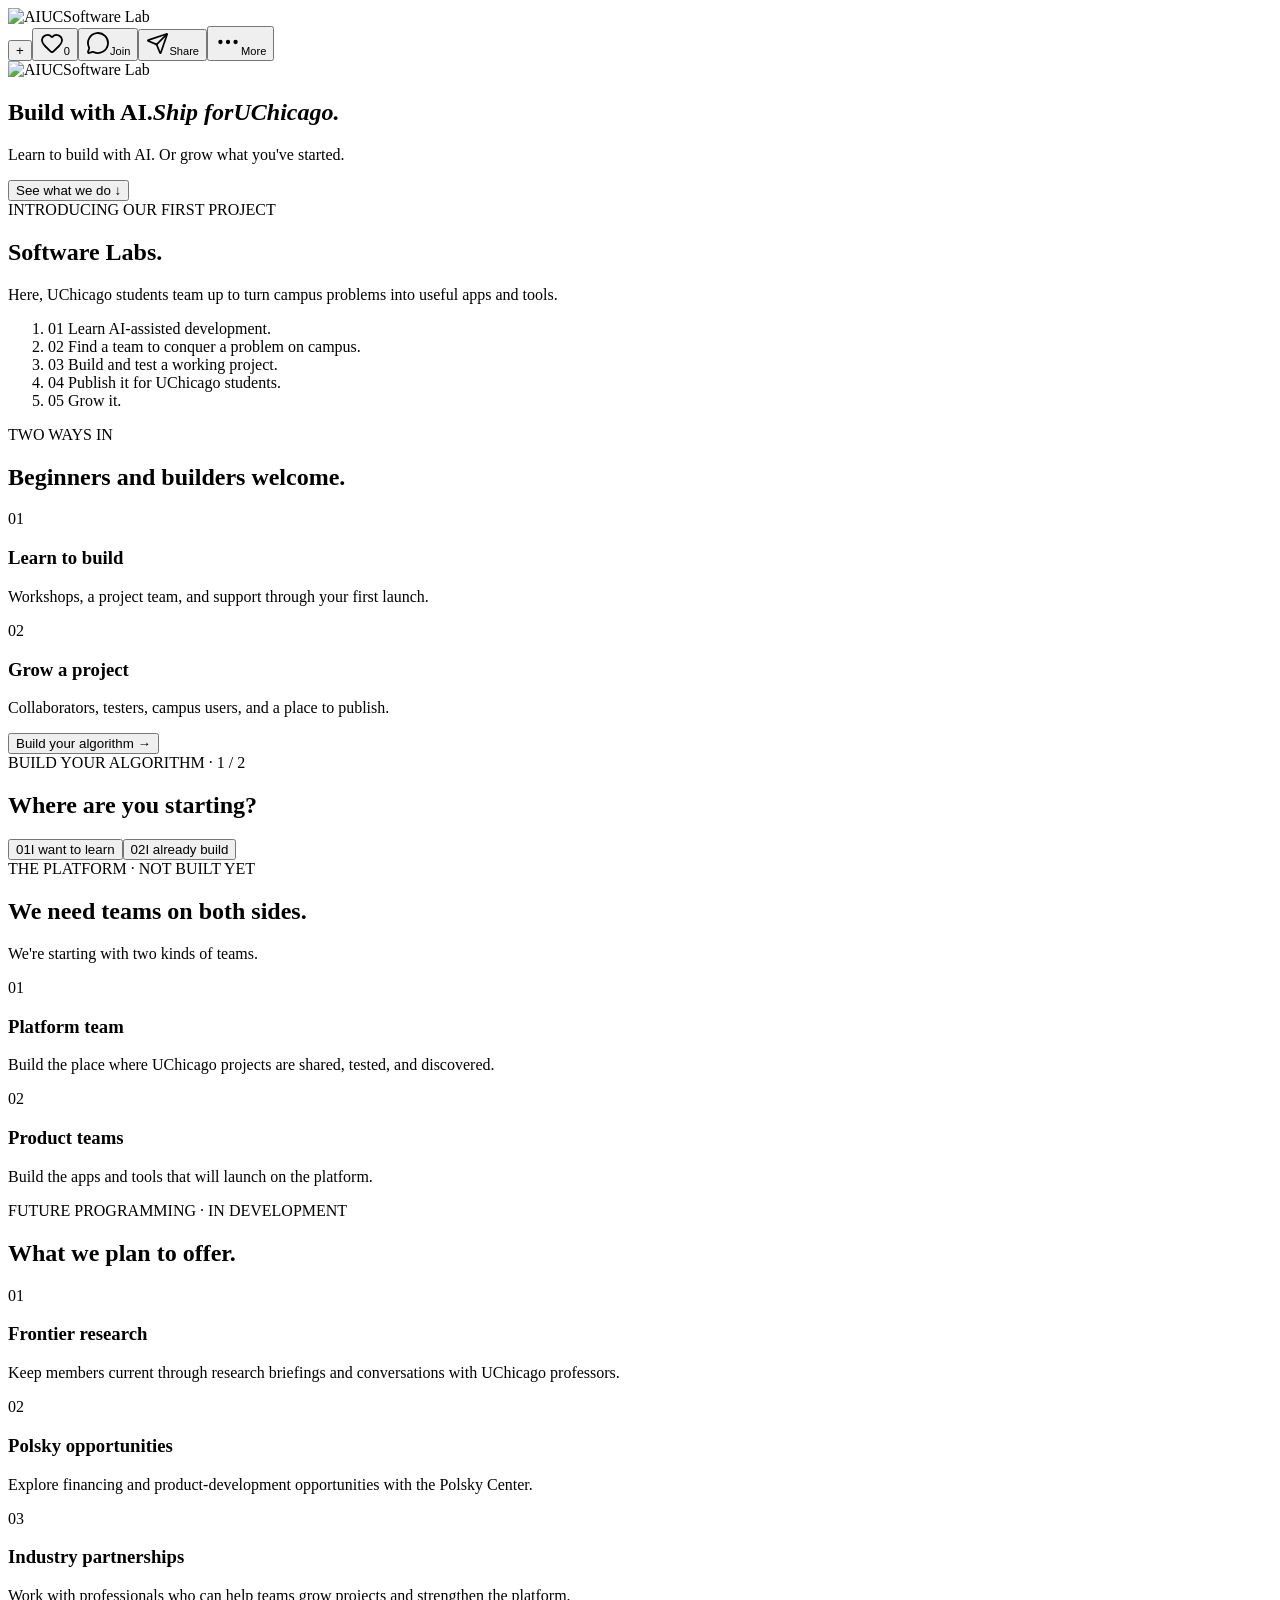
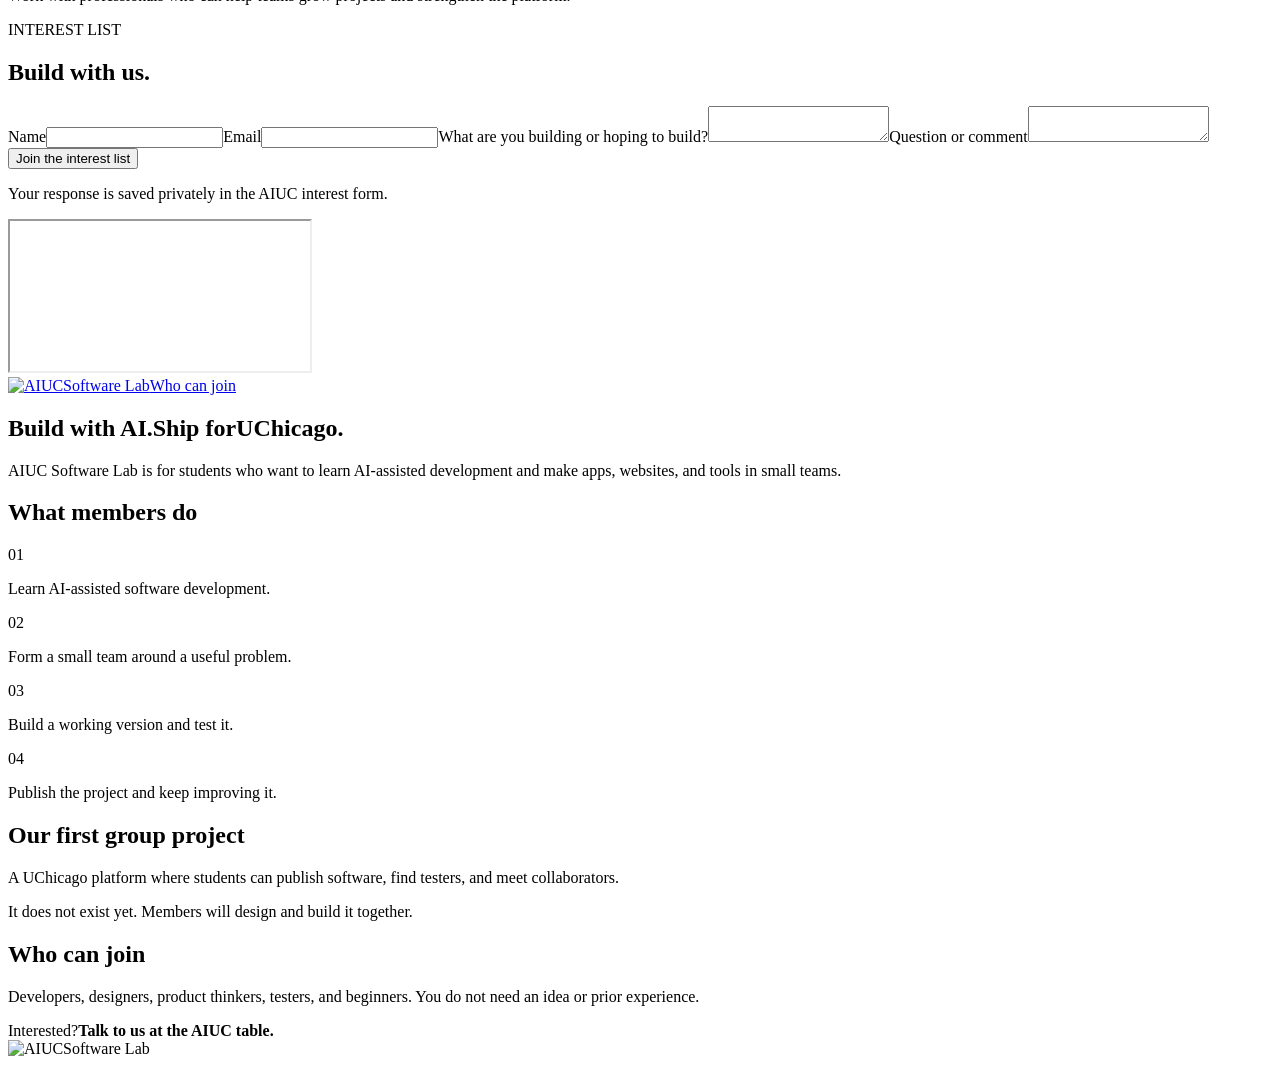
==== commit d55d3912: "Publish future programming reel" ====
--- a/index.html
+++ b/index.html
@@ -1 +1 @@
-<!DOCTYPE html><html lang="en"><head><meta charSet="utf-8"/><link rel="preconnect" href="/" crossorigin=""/><meta name="viewport" content="width=device-width, initial-scale=1"/><link rel="preload" href="/aiuc-software-studio/aiuc-wordmark-white.png" as="image"/><link rel="stylesheet" href="/aiuc-software-studio/_next/static/chunks/0ol1110u.tahp.css" data-precedence="next"/><link rel="preload" as="script" fetchPriority="low" href="/aiuc-software-studio/_next/static/chunks/0iz.ajdn--bnk.js"/><script src="/aiuc-software-studio/_next/static/chunks/0m5r6~efdn39z.js" async=""></script><script src="/aiuc-software-studio/_next/static/chunks/0rc7z2aqgusts.js" async=""></script><script src="/aiuc-software-studio/_next/static/chunks/turbopack-0kuoo0hnbuhse.js" async=""></script><script src="/aiuc-software-studio/_next/static/chunks/03ok77d9ylr35.js" async=""></script><script src="/aiuc-software-studio/_next/static/chunks/0r0n5s1nnsu97.js" async=""></script><title>AIUC Software Lab</title><meta name="description" content="AIUC Software Lab brings students together to build apps, websites, and tools at UChicago."/><meta property="og:title" content="AIUC Software Lab"/><meta property="og:description" content="Build with AI. Ship for UChicago."/><meta property="og:image" content="https://j0nchen.github.io/aiuc-software-studio/og-v3.png"/><meta property="og:image:width" content="1734"/><meta property="og:image:height" content="907"/><meta property="og:image:alt" content="AIUC Software Lab"/><meta property="og:type" content="website"/><meta name="twitter:card" content="summary_large_image"/><meta name="twitter:title" content="AIUC Software Lab"/><meta name="twitter:description" content="Build with AI. Ship for UChicago."/><meta name="twitter:image" content="https://j0nchen.github.io/aiuc-software-studio/og-v3.png"/><link rel="shortcut icon" href="aiuc-mark-red.png"/><link rel="icon" href="aiuc-mark-red.png"/><link rel="apple-touch-icon" href="aiuc-mark-red.png"/><script src="/aiuc-software-studio/_next/static/chunks/03~yq9q893hmn.js" noModule=""></script></head><body><div hidden=""><!--$--><!--/$--></div><main><div class="mobile-reels"><header class="mobile-brand hidden-on-title"><img src="/aiuc-software-studio/aiuc-wordmark-white.png" alt="AIUC"/><span>Software Lab</span></header><nav class="reel-actions social-actions" aria-label="Social actions"><button aria-label="Open the AIUC Software Lab profile" class="profile-trigger" type="button"><span class="profile-avatar"><img alt="" src="/aiuc-software-studio/aiuc-wordmark-white.png"/></span><span aria-hidden="true" class="profile-plus-badge">+</span></button><button aria-label="Like this reel" aria-pressed="false" class="" type="button"><span class="action-icon"><svg xmlns="http://www.w3.org/2000/svg" width="24" height="24" viewBox="0 0 24 24" fill="none" stroke="currentColor" stroke-width="1.8" stroke-linecap="round" stroke-linejoin="round" class="lucide lucide-heart" aria-hidden="true"><path d="M2 9.5a5.5 5.5 0 0 1 9.591-3.676.56.56 0 0 0 .818 0A5.49 5.49 0 0 1 22 9.5c0 2.29-1.5 4-3 5.5l-5.492 5.313a2 2 0 0 1-3 .019L5 15c-1.5-1.5-3-3.2-3-5.5"></path></svg></span><small>0</small></button><button aria-label="Open the interest list" type="button"><span class="action-icon"><svg xmlns="http://www.w3.org/2000/svg" width="24" height="24" viewBox="0 0 24 24" fill="none" stroke="currentColor" stroke-width="1.8" stroke-linecap="round" stroke-linejoin="round" class="lucide lucide-message-circle" aria-hidden="true"><path d="M2.992 16.342a2 2 0 0 1 .094 1.167l-1.065 3.29a1 1 0 0 0 1.236 1.168l3.413-.998a2 2 0 0 1 1.099.092 10 10 0 1 0-4.777-4.719"></path></svg></span><small>Join</small></button><button aria-label="Share this page" class="" type="button"><span class="action-icon"><svg xmlns="http://www.w3.org/2000/svg" width="23" height="23" viewBox="0 0 24 24" fill="none" stroke="currentColor" stroke-width="1.8" stroke-linecap="round" stroke-linejoin="round" class="lucide lucide-send" aria-hidden="true"><path d="M14.536 21.686a.5.5 0 0 0 .937-.024l6.5-19a.496.496 0 0 0-.635-.635l-19 6.5a.5.5 0 0 0-.024.937l7.93 3.18a2 2 0 0 1 1.112 1.11z"></path><path d="m21.854 2.147-10.94 10.939"></path></svg></span><small>Share</small></button><button aria-expanded="false" aria-label="Open more options" type="button"><span class="action-icon"><svg xmlns="http://www.w3.org/2000/svg" width="26" height="26" viewBox="0 0 24 24" fill="none" stroke="currentColor" stroke-width="2" stroke-linecap="round" stroke-linejoin="round" class="lucide lucide-ellipsis lucide-more-horizontal" aria-hidden="true"><circle cx="12" cy="12" r="1"></circle><circle cx="19" cy="12" r="1"></circle><circle cx="5" cy="12" r="1"></circle></svg></span><small>More</small></button></nav><section class="reel reel-intro reel-title is-active" id="mobile-top"><div class="reel-content"><div class="title-brand"><img src="/aiuc-software-studio/aiuc-wordmark-white.png" alt="AIUC"/><span>Software Lab</span></div><div class="title-copy"><h1><span>Build with AI.</span><em>Ship for</em><em>UChicago.</em></h1><p>Learn to build with AI. Or grow what you&#x27;ve started.</p><button class="next-panel algorithm-start" type="button">See what we do <span aria-hidden="true">↓</span></button></div></div></section><section class="reel reel-about" id="mobile-about"><div class="reel-content"><span class="reel-count">INTRODUCING OUR FIRST PROJECT</span><h2>Software Labs.</h2><p class="about-description">Here, UChicago students team up to turn campus problems into useful apps and tools.</p><ol class="about-list"><li><span>01</span> Learn AI-assisted development.</li><li><span>02</span> Find a team to conquer a problem on campus.</li><li><span>03</span> Build and test a working project.</li><li><span>04</span> Publish it for UChicago students.</li><li><span>05</span> Grow it.</li></ol></div></section><section class="reel reel-audiences" id="mobile-audiences"><div class="reel-content"><span class="reel-count">TWO WAYS IN</span><h2>Beginners and builders welcome.</h2><div class="audience-cards"><article><span>01</span><h3>Learn to build</h3><p>Workshops, a project team, and support through your first launch.</p></article><article><span>02</span><h3>Grow a project</h3><p>Collaborators, testers, campus users, and a place to publish.</p></article></div><button class="audience-next" type="button">Build your algorithm →</button></div></section><section class="reel reel-algorithm" id="mobile-algorithm"><div class="reel-content algorithm-content"><span class="reel-count">BUILD YOUR ALGORITHM · <!-- -->1 / 2</span><h2>Where are you starting?</h2><div class="algorithm-options track-options"><button type="button"><span>01</span>I want to learn</button><button type="button"><span>02</span>I already build</button></div></div></section><section class="reel reel-platform" id="mobile-platform"><div class="reel-content"><span class="reel-count">THE PLATFORM · NOT BUILT YET</span><h2>We need teams on both sides.</h2><p class="platform-intro">We&#x27;re starting with two kinds of teams.</p><div class="platform-teams"><article><span>01</span><h3>Platform team</h3><p>Build the place where UChicago projects are shared, tested, and discovered.</p></article><article><span>02</span><h3>Product teams</h3><p>Build the apps and tools that will launch on the platform.</p></article></div></div></section><section class="reel reel-apply" id="mobile-apply"><div class="reel-content apply-content"><span class="reel-count">INTEREST LIST</span><h2>Build with us.</h2><form action="https://docs.google.com/forms/u/0/d/e/1FAIpQLSeFuiI35mb1CtoZrsppnu71eZG0ljjimwcIdLQLwL-ieLY0Hg/formResponse" method="POST" target="aiuc-google-form"><input type="hidden" name="entry.1529910920" value="Not answered"/><input type="hidden" name="entry.1956067404" value="Not answered"/><input type="hidden" name="fvv" value="1"/><input type="hidden" name="pageHistory" value="0"/><label>Name<input autoComplete="name" required="" type="text" name="entry.1833835069"/></label><label>Email<input autoComplete="email" required="" type="email" name="entry.1292235970"/></label><label>What are you building or hoping to build?<textarea name="entry.1905134314" rows="2"></textarea></label><label>Question or comment<textarea name="entry.271211933" rows="2"></textarea></label><button type="submit">Join the interest list</button><p aria-live="polite">Your response is saved privately in the AIUC interest form.</p></form><iframe class="submission-frame" name="aiuc-google-form" title="Google form submission"></iframe></div></section></div><div class="desktop-site"><header class="site-header"><a class="brand" href="#top" aria-label="AIUC Software Lab home"><img src="/aiuc-software-studio/aiuc-wordmark-white.png" alt="AIUC"/><span>Software Lab</span></a><a href="#join">Who can join</a></header><section class="hero" id="top"><div class="hero-copy"><h1>Build with AI.<span>Ship for</span><span>UChicago.</span></h1><p>AIUC Software Lab is for students who want to learn AI-assisted development and make apps, websites, and tools in small teams.</p></div><div class="software-visual" aria-hidden="true"><div class="visual-window"><div class="visual-window-bar"><i></i><i></i><i></i></div><div class="visual-window-body"><div class="visual-sidebar"><i></i><i></i><i></i><i></i></div><div class="visual-canvas"><span class="visual-module module-one"></span><span class="visual-module module-two"></span><span class="visual-module module-three"></span><span class="visual-line line-one"></span><span class="visual-line line-two"></span><span class="visual-pointer"></span></div></div></div><div class="visual-status"><i></i><span></span><span></span><span></span></div></div></section><section class="process" aria-labelledby="process-title"><h2 id="process-title">What members do</h2><div class="step-list"><div class="step"><span>01</span><p>Learn AI-assisted software development.</p></div><div class="step"><span>02</span><p>Form a small team around a useful problem.</p></div><div class="step"><span>03</span><p>Build a working version and test it.</p></div><div class="step"><span>04</span><p>Publish the project and keep improving it.</p></div></div></section><section class="project" aria-labelledby="project-title"><div><h2 id="project-title">Our first group project</h2><p>A UChicago platform where students can publish software, find testers, and meet collaborators.</p></div><div class="project-side"><div class="project-board" aria-hidden="true"><span class="board-nav"></span><div class="board-grid"><span><i></i></span><span><i></i></span><span><i></i></span><span><i></i></span></div></div><p class="project-status">It does not exist yet. Members will design and build it together.</p></div></section><section class="join" id="join" aria-labelledby="join-title"><h2 id="join-title">Who can join</h2><p>Developers, designers, product thinkers, testers, and beginners. You do not need an idea or prior experience.</p><div class="join-action"><span>Interested?</span><strong>Talk to us at the AIUC table.</strong></div></section><footer><img src="/aiuc-software-studio/aiuc-wordmark-white.png" alt="AIUC"/><span>Software Lab</span></footer></div></main><!--$--><!--/$--><script src="/aiuc-software-studio/_next/static/chunks/0iz.ajdn--bnk.js" id="_R_" async=""></script><script>(self.__next_f=self.__next_f||[]).push([0])</script><script>self.__next_f.push([1,"1:\"$Sreact.fragment\"\n2:I[71915,[\"/aiuc-software-studio/_next/static/chunks/03ok77d9ylr35.js\"],\"default\"]\n3:I[57200,[\"/aiuc-software-studio/_next/static/chunks/03ok77d9ylr35.js\"],\"default\"]\n4:I[86694,[\"/aiuc-software-studio/_next/static/chunks/03ok77d9ylr35.js\",\"/aiuc-software-studio/_next/static/chunks/0r0n5s1nnsu97.js\"],\"MobileReels\"]\nb:I[82894,[\"/aiuc-software-studio/_next/static/chunks/03ok77d9ylr35.js\"],\"default\",1]\n:HL[\"/aiuc-software-studio/_next/static/chunks/0ol1110u.tahp.css\",\"style\"]\n:HC[\"/\",\"\"]\n:HL[\"/aiuc-software-studio/aiuc-wordmark-white.png\",\"image\"]\n"])</script><script>self.__next_f.push([1,"0:{\"P\":null,\"c\":[\"\",\"\"],\"q\":\"\",\"i\":false,\"f\":[[[\"\",{\"children\":[\"__PAGE__\",{}]},\"$undefined\",\"$undefined\",16],[[\"$\",\"$1\",\"c\",{\"children\":[[[\"$\",\"link\",\"0\",{\"rel\":\"stylesheet\",\"href\":\"/aiuc-software-studio/_next/static/chunks/0ol1110u.tahp.css\",\"precedence\":\"next\",\"crossOrigin\":\"$undefined\",\"nonce\":\"$undefined\"}],[\"$\",\"script\",\"script-0\",{\"src\":\"/aiuc-software-studio/_next/static/chunks/03ok77d9ylr35.js\",\"async\":true,\"nonce\":\"$undefined\"}]],[\"$\",\"html\",null,{\"lang\":\"en\",\"children\":[\"$\",\"body\",null,{\"children\":[\"$\",\"$L2\",null,{\"parallelRouterKey\":\"children\",\"error\":\"$undefined\",\"errorStyles\":\"$undefined\",\"errorScripts\":\"$undefined\",\"template\":[\"$\",\"$L3\",null,{}],\"templateStyles\":\"$undefined\",\"templateScripts\":\"$undefined\",\"notFound\":[[[\"$\",\"title\",null,{\"children\":\"404: This page could not be found.\"}],[\"$\",\"div\",null,{\"style\":{\"fontFamily\":\"system-ui,\\\"Segoe UI\\\",Roboto,Helvetica,Arial,sans-serif,\\\"Apple Color Emoji\\\",\\\"Segoe UI Emoji\\\"\",\"height\":\"100vh\",\"textAlign\":\"center\",\"display\":\"flex\",\"flexDirection\":\"column\",\"alignItems\":\"center\",\"justifyContent\":\"center\"},\"children\":[\"$\",\"div\",null,{\"children\":[[\"$\",\"style\",null,{\"dangerouslySetInnerHTML\":{\"__html\":\"body{color:#000;background:#fff;margin:0}.next-error-h1{border-right:1px solid rgba(0,0,0,.3)}@media (prefers-color-scheme:dark){body{color:#fff;background:#000}.next-error-h1{border-right:1px solid rgba(255,255,255,.3)}}\"}}],[\"$\",\"h1\",null,{\"className\":\"next-error-h1\",\"style\":{\"display\":\"inline-block\",\"margin\":\"0 20px 0 0\",\"padding\":\"0 23px 0 0\",\"fontSize\":24,\"fontWeight\":500,\"verticalAlign\":\"top\",\"lineHeight\":\"49px\"},\"children\":404}],[\"$\",\"div\",null,{\"style\":{\"display\":\"inline-block\"},\"children\":[\"$\",\"h2\",null,{\"style\":{\"fontSize\":14,\"fontWeight\":400,\"lineHeight\":\"49px\",\"margin\":0},\"children\":\"This page could not be found.\"}]}]]}]}]],[]],\"forbidden\":\"$undefined\",\"unauthorized\":\"$undefined\"}]}]}]]}],{\"children\":[[\"$\",\"$1\",\"c\",{\"children\":[[\"$\",\"main\",null,{\"children\":[[\"$\",\"$L4\",null,{}],[\"$\",\"div\",null,{\"className\":\"desktop-site\",\"children\":[[\"$\",\"header\",null,{\"className\":\"site-header\",\"children\":[[\"$\",\"a\",null,{\"className\":\"brand\",\"href\":\"#top\",\"aria-label\":\"AIUC Software Lab home\",\"children\":[[\"$\",\"img\",null,{\"src\":\"/aiuc-software-studio/aiuc-wordmark-white.png\",\"alt\":\"AIUC\"}],[\"$\",\"span\",null,{\"children\":\"Software Lab\"}]]}],[\"$\",\"a\",null,{\"href\":\"#join\",\"children\":\"Who can join\"}]]}],[\"$\",\"section\",null,{\"className\":\"hero\",\"id\":\"top\",\"children\":[[\"$\",\"div\",null,{\"className\":\"hero-copy\",\"children\":[[\"$\",\"h1\",null,{\"children\":[\"Build with AI.\",[\"$\",\"span\",null,{\"children\":\"Ship for\"}],[\"$\",\"span\",null,{\"children\":\"UChicago.\"}]]}],[\"$\",\"p\",null,{\"children\":\"AIUC Software Lab is for students who want to learn AI-assisted development and make apps, websites, and tools in small teams.\"}]]}],[\"$\",\"div\",null,{\"className\":\"software-visual\",\"aria-hidden\":\"true\",\"children\":[[\"$\",\"div\",null,{\"className\":\"visual-window\",\"children\":[[\"$\",\"div\",null,{\"className\":\"visual-window-bar\",\"children\":[[\"$\",\"i\",null,{}],[\"$\",\"i\",null,{}],[\"$\",\"i\",null,{}]]}],[\"$\",\"div\",null,{\"className\":\"visual-window-body\",\"children\":[[\"$\",\"div\",null,{\"className\":\"visual-sidebar\",\"children\":[[\"$\",\"i\",null,{}],[\"$\",\"i\",null,{}],[\"$\",\"i\",null,{}],[\"$\",\"i\",null,{}]]}],[\"$\",\"div\",null,{\"className\":\"visual-canvas\",\"children\":[[\"$\",\"span\",null,{\"className\":\"visual-module module-one\"}],[\"$\",\"span\",null,{\"className\":\"visual-module module-two\"}],[\"$\",\"span\",null,{\"className\":\"visual-module module-three\"}],[\"$\",\"span\",null,{\"className\":\"visual-line line-one\"}],[\"$\",\"span\",null,{\"className\":\"visual-line line-two\"}],[\"$\",\"span\",null,{\"className\":\"visual-pointer\"}]]}]]}]]}],[\"$\",\"div\",null,{\"className\":\"visual-status\",\"children\":[[\"$\",\"i\",null,{}],[\"$\",\"span\",null,{}],[\"$\",\"span\",null,{}],[\"$\",\"span\",null,{}]]}]]}]]}],[\"$\",\"section\",null,{\"className\":\"process\",\"aria-labelledby\":\"process-title\",\"children\":[[\"$\",\"h2\",null,{\"id\":\"process-title\",\"children\":\"What members do\"}],[\"$\",\"div\",null,{\"className\":\"step-list\",\"children\":[[\"$\",\"div\",\"01\",{\"className\":\"step\",\"children\":[[\"$\",\"span\",null,{\"children\":\"01\"}],[\"$\",\"p\",null,{\"children\":\"Learn AI-assisted software development.\"}]]}],[\"$\",\"div\",\"02\",{\"className\":\"step\",\"children\":[[\"$\",\"span\",null,{\"children\":\"02\"}],[\"$\",\"p\",null,{\"children\":\"Form a small team around a useful problem.\"}]]}],[\"$\",\"div\",\"03\",{\"className\":\"step\",\"children\":[[\"$\",\"span\",null,{\"children\":\"03\"}],[\"$\",\"p\",null,{\"children\":\"Build a working version and test it.\"}]]}],[\"$\",\"div\",\"04\",{\"className\":\"step\",\"children\":[[\"$\",\"span\",null,{\"children\":\"04\"}],[\"$\",\"p\",null,{\"children\":\"Publish the project and keep improving it.\"}]]}]]}]]}],[\"$\",\"section\",null,{\"className\":\"project\",\"aria-labelledby\":\"project-title\",\"children\":[[\"$\",\"div\",null,{\"children\":[[\"$\",\"h2\",null,{\"id\":\"project-title\",\"children\":\"Our first group project\"}],[\"$\",\"p\",null,{\"children\":\"A UChicago platform where students can publish software, find testers, and meet collaborators.\"}]]}],\"$L5\"]}],\"$L6\",\"$L7\"]}]]}],[\"$L8\"],\"$L9\"]}],{},null,false,null]},null,false,null],\"$La\",false]],\"m\":\"$undefined\",\"G\":[\"$b\",[\"$Lc\"]],\"S\":true,\"h\":null,\"s\":\"$undefined\",\"l\":\"$undefined\",\"p\":\"$undefined\",\"d\":\"$undefined\",\"b\":\"Agicn1gaBm_ESrYrCK05M\"}\n"])</script><script>self.__next_f.push([1,"d:I[73535,[\"/aiuc-software-studio/_next/static/chunks/03ok77d9ylr35.js\"],\"OutletBoundary\"]\ne:\"$Sreact.suspense\"\n10:I[73535,[\"/aiuc-software-studio/_next/static/chunks/03ok77d9ylr35.js\"],\"ViewportBoundary\"]\n12:I[73535,[\"/aiuc-software-studio/_next/static/chunks/03ok77d9ylr35.js\"],\"MetadataBoundary\"]\n5:[\"$\",\"div\",null,{\"className\":\"project-side\",\"children\":[[\"$\",\"div\",null,{\"className\":\"project-board\",\"aria-hidden\":\"true\",\"children\":[[\"$\",\"span\",null,{\"className\":\"board-nav\"}],[\"$\",\"div\",null,{\"className\":\"board-grid\",\"children\":[[\"$\",\"span\",null,{\"children\":[\"$\",\"i\",null,{}]}],[\"$\",\"span\",null,{\"children\":[\"$\",\"i\",null,{}]}],[\"$\",\"span\",null,{\"children\":[\"$\",\"i\",null,{}]}],[\"$\",\"span\",null,{\"children\":[\"$\",\"i\",null,{}]}]]}]]}],[\"$\",\"p\",null,{\"className\":\"project-status\",\"children\":\"It does not exist yet. Members will design and build it together.\"}]]}]\n6:[\"$\",\"section\",null,{\"className\":\"join\",\"id\":\"join\",\"aria-labelledby\":\"join-title\",\"children\":[[\"$\",\"h2\",null,{\"id\":\"join-title\",\"children\":\"Who can join\"}],[\"$\",\"p\",null,{\"children\":\"Developers, designers, product thinkers, testers, and beginners. You do not need an idea or prior experience.\"}],[\"$\",\"div\",null,{\"className\":\"join-action\",\"children\":[[\"$\",\"span\",null,{\"children\":\"Interested?\"}],[\"$\",\"strong\",null,{\"children\":\"Talk to us at the AIUC table.\"}]]}]]}]\n7:[\"$\",\"footer\",null,{\"children\":[[\"$\",\"img\",null,{\"src\":\"/aiuc-software-studio/aiuc-wordmark-white.png\",\"alt\":\"AIUC\"}],[\"$\",\"span\",null,{\"children\":\"Software Lab\"}]]}]\n8:[\"$\",\"script\",\"script-0\",{\"src\":\"/aiuc-software-studio/_next/static/chunks/0r0n5s1nnsu97.js\",\"async\":true,\"nonce\":\"$undefined\"}]\n9:[\"$\",\"$Ld\",null,{\"children\":[\"$\",\"$e\",null,{\"name\":\"Next.MetadataOutlet\",\"children\":\"$@f\"}]}]\na:[\"$\",\"$1\",\"h\",{\"children\":[null,[\"$\",\"$L10\",null,{\"children\":\"$L11\"}],[\"$\",\"div\",null,{\"hidden\":true,\"children\":[\"$\",\"$L12\",null,{\"children\":[\"$\",\"$e\",null,{\"name\":\"Next.Metadata\",\"children\":\"$L13\"}]}]}],null]}]\nc:[\"$\",\"link\",\"0\",{\"rel\":\"stylesheet\",\"href\":\"/aiuc-software-studio/_next/static/chunks/0ol1110u.tahp.css\",\"precedence\":\"next\",\"crossOrigin\":\"$undefined\",\"nonce\":\"$undefined\"}]\n"])</script><script>self.__next_f.push([1,"11:[[\"$\",\"meta\",\"0\",{\"charSet\":\"utf-8\"}],[\"$\",\"meta\",\"1\",{\"name\":\"viewport\",\"content\":\"width=device-width, initial-scale=1\"}]]\n"])</script><script>self.__next_f.push([1,"14:I[79680,[\"/aiuc-software-studio/_next/static/chunks/03ok77d9ylr35.js\"],\"IconMark\"]\nf:null\n13:[[\"$\",\"title\",\"0\",{\"children\":\"AIUC Software Lab\"}],[\"$\",\"meta\",\"1\",{\"name\":\"description\",\"content\":\"AIUC Software Lab brings students together to build apps, websites, and tools at UChicago.\"}],[\"$\",\"meta\",\"2\",{\"property\":\"og:title\",\"content\":\"AIUC Software Lab\"}],[\"$\",\"meta\",\"3\",{\"property\":\"og:description\",\"content\":\"Build with AI. Ship for UChicago.\"}],[\"$\",\"meta\",\"4\",{\"property\":\"og:image\",\"content\":\"https://j0nchen.github.io/aiuc-software-studio/og-v3.png\"}],[\"$\",\"meta\",\"5\",{\"property\":\"og:image:width\",\"content\":\"1734\"}],[\"$\",\"meta\",\"6\",{\"property\":\"og:image:height\",\"content\":\"907\"}],[\"$\",\"meta\",\"7\",{\"property\":\"og:image:alt\",\"content\":\"AIUC Software Lab\"}],[\"$\",\"meta\",\"8\",{\"property\":\"og:type\",\"content\":\"website\"}],[\"$\",\"meta\",\"9\",{\"name\":\"twitter:card\",\"content\":\"summary_large_image\"}],[\"$\",\"meta\",\"10\",{\"name\":\"twitter:title\",\"content\":\"AIUC Software Lab\"}],[\"$\",\"meta\",\"11\",{\"name\":\"twitter:description\",\"content\":\"Build with AI. Ship for UChicago.\"}],[\"$\",\"meta\",\"12\",{\"name\":\"twitter:image\",\"content\":\"https://j0nchen.github.io/aiuc-software-studio/og-v3.png\"}],[\"$\",\"link\",\"13\",{\"rel\":\"shortcut icon\",\"href\":\"aiuc-mark-red.png\"}],[\"$\",\"link\",\"14\",{\"rel\":\"icon\",\"href\":\"aiuc-mark-red.png\"}],[\"$\",\"link\",\"15\",{\"rel\":\"apple-touch-icon\",\"href\":\"aiuc-mark-red.png\"}],[\"$\",\"$L14\",\"16\",{}]]\n"])</script></body></html>+<!DOCTYPE html><html lang="en"><head><meta charSet="utf-8"/><link rel="preconnect" href="/" crossorigin=""/><meta name="viewport" content="width=device-width, initial-scale=1"/><link rel="preload" href="/aiuc-software-studio/aiuc-wordmark-white.png" as="image"/><link rel="stylesheet" href="/aiuc-software-studio/_next/static/chunks/08nhyo-qmkn8n.css" data-precedence="next"/><link rel="preload" as="script" fetchPriority="low" href="/aiuc-software-studio/_next/static/chunks/0iz.ajdn--bnk.js"/><script src="/aiuc-software-studio/_next/static/chunks/0m5r6~efdn39z.js" async=""></script><script src="/aiuc-software-studio/_next/static/chunks/0rc7z2aqgusts.js" async=""></script><script src="/aiuc-software-studio/_next/static/chunks/turbopack-0kuoo0hnbuhse.js" async=""></script><script src="/aiuc-software-studio/_next/static/chunks/03ok77d9ylr35.js" async=""></script><script src="/aiuc-software-studio/_next/static/chunks/0.91a8wdbl6o..js" async=""></script><title>AIUC Software Lab</title><meta name="description" content="AIUC Software Lab brings students together to build apps, websites, and tools at UChicago."/><meta property="og:title" content="AIUC Software Lab"/><meta property="og:description" content="Build with AI. Ship for UChicago."/><meta property="og:image" content="https://j0nchen.github.io/aiuc-software-studio/og-v3.png"/><meta property="og:image:width" content="1734"/><meta property="og:image:height" content="907"/><meta property="og:image:alt" content="AIUC Software Lab"/><meta property="og:type" content="website"/><meta name="twitter:card" content="summary_large_image"/><meta name="twitter:title" content="AIUC Software Lab"/><meta name="twitter:description" content="Build with AI. Ship for UChicago."/><meta name="twitter:image" content="https://j0nchen.github.io/aiuc-software-studio/og-v3.png"/><link rel="shortcut icon" href="aiuc-mark-red.png"/><link rel="icon" href="aiuc-mark-red.png"/><link rel="apple-touch-icon" href="aiuc-mark-red.png"/><script src="/aiuc-software-studio/_next/static/chunks/03~yq9q893hmn.js" noModule=""></script></head><body><div hidden=""><!--$--><!--/$--></div><main><div class="mobile-reels"><header class="mobile-brand hidden-on-title"><img src="/aiuc-software-studio/aiuc-wordmark-white.png" alt="AIUC"/><span>Software Lab</span></header><nav class="reel-actions social-actions" aria-label="Social actions"><button aria-label="Open the AIUC Software Lab profile" class="profile-trigger" type="button"><span class="profile-avatar"><img alt="" src="/aiuc-software-studio/aiuc-wordmark-white.png"/></span><span aria-hidden="true" class="profile-plus-badge">+</span></button><button aria-label="Like this reel" aria-pressed="false" class="" type="button"><span class="action-icon"><svg xmlns="http://www.w3.org/2000/svg" width="24" height="24" viewBox="0 0 24 24" fill="none" stroke="currentColor" stroke-width="1.8" stroke-linecap="round" stroke-linejoin="round" class="lucide lucide-heart" aria-hidden="true"><path d="M2 9.5a5.5 5.5 0 0 1 9.591-3.676.56.56 0 0 0 .818 0A5.49 5.49 0 0 1 22 9.5c0 2.29-1.5 4-3 5.5l-5.492 5.313a2 2 0 0 1-3 .019L5 15c-1.5-1.5-3-3.2-3-5.5"></path></svg></span><small>0</small></button><button aria-label="Open the interest list" type="button"><span class="action-icon"><svg xmlns="http://www.w3.org/2000/svg" width="24" height="24" viewBox="0 0 24 24" fill="none" stroke="currentColor" stroke-width="1.8" stroke-linecap="round" stroke-linejoin="round" class="lucide lucide-message-circle" aria-hidden="true"><path d="M2.992 16.342a2 2 0 0 1 .094 1.167l-1.065 3.29a1 1 0 0 0 1.236 1.168l3.413-.998a2 2 0 0 1 1.099.092 10 10 0 1 0-4.777-4.719"></path></svg></span><small>Join</small></button><button aria-label="Share this page" class="" type="button"><span class="action-icon"><svg xmlns="http://www.w3.org/2000/svg" width="23" height="23" viewBox="0 0 24 24" fill="none" stroke="currentColor" stroke-width="1.8" stroke-linecap="round" stroke-linejoin="round" class="lucide lucide-send" aria-hidden="true"><path d="M14.536 21.686a.5.5 0 0 0 .937-.024l6.5-19a.496.496 0 0 0-.635-.635l-19 6.5a.5.5 0 0 0-.024.937l7.93 3.18a2 2 0 0 1 1.112 1.11z"></path><path d="m21.854 2.147-10.94 10.939"></path></svg></span><small>Share</small></button><button aria-expanded="false" aria-label="Open more options" type="button"><span class="action-icon"><svg xmlns="http://www.w3.org/2000/svg" width="26" height="26" viewBox="0 0 24 24" fill="none" stroke="currentColor" stroke-width="2" stroke-linecap="round" stroke-linejoin="round" class="lucide lucide-ellipsis lucide-more-horizontal" aria-hidden="true"><circle cx="12" cy="12" r="1"></circle><circle cx="19" cy="12" r="1"></circle><circle cx="5" cy="12" r="1"></circle></svg></span><small>More</small></button></nav><section class="reel reel-intro reel-title is-active" id="mobile-top"><div class="reel-content"><div class="title-brand"><img src="/aiuc-software-studio/aiuc-wordmark-white.png" alt="AIUC"/><span>Software Lab</span></div><div class="title-copy"><h1><span>Build with AI.</span><em>Ship for</em><em>UChicago.</em></h1><p>Learn to build with AI. Or grow what you&#x27;ve started.</p><button class="next-panel algorithm-start" type="button">See what we do <span aria-hidden="true">↓</span></button></div></div></section><section class="reel reel-about" id="mobile-about"><div class="reel-content"><span class="reel-count">INTRODUCING OUR FIRST PROJECT</span><h2>Software Labs.</h2><p class="about-description">Here, UChicago students team up to turn campus problems into useful apps and tools.</p><ol class="about-list"><li><span>01</span> Learn AI-assisted development.</li><li><span>02</span> Find a team to conquer a problem on campus.</li><li><span>03</span> Build and test a working project.</li><li><span>04</span> Publish it for UChicago students.</li><li><span>05</span> Grow it.</li></ol></div></section><section class="reel reel-audiences" id="mobile-audiences"><div class="reel-content"><span class="reel-count">TWO WAYS IN</span><h2>Beginners and builders welcome.</h2><div class="audience-cards"><article><span>01</span><h3>Learn to build</h3><p>Workshops, a project team, and support through your first launch.</p></article><article><span>02</span><h3>Grow a project</h3><p>Collaborators, testers, campus users, and a place to publish.</p></article></div><button class="audience-next" type="button">Build your algorithm →</button></div></section><section class="reel reel-algorithm" id="mobile-algorithm"><div class="reel-content algorithm-content"><span class="reel-count">BUILD YOUR ALGORITHM · <!-- -->1 / 2</span><h2>Where are you starting?</h2><div class="algorithm-options track-options"><button type="button"><span>01</span>I want to learn</button><button type="button"><span>02</span>I already build</button></div></div></section><section class="reel reel-platform" id="mobile-platform"><div class="reel-content"><span class="reel-count">THE PLATFORM · NOT BUILT YET</span><h2>We need teams on both sides.</h2><p class="platform-intro">We&#x27;re starting with two kinds of teams.</p><div class="platform-teams"><article><span>01</span><h3>Platform team</h3><p>Build the place where UChicago projects are shared, tested, and discovered.</p></article><article><span>02</span><h3>Product teams</h3><p>Build the apps and tools that will launch on the platform.</p></article></div></div></section><section class="reel reel-future" id="mobile-future"><div class="reel-content"><span class="reel-count">FUTURE PROGRAMMING · IN DEVELOPMENT</span><h2>What we plan to offer.</h2><div class="future-list"><article><span>01</span><div><h3>Frontier research</h3><p>Keep members current through research briefings and conversations with UChicago professors.</p></div></article><article><span>02</span><div><h3>Polsky opportunities</h3><p>Explore financing and product-development opportunities with the Polsky Center.</p></div></article><article><span>03</span><div><h3>Industry partnerships</h3><p>Work with professionals who can help teams grow projects and strengthen the platform.</p></div></article></div></div></section><section class="reel reel-apply" id="mobile-apply"><div class="reel-content apply-content"><span class="reel-count">INTEREST LIST</span><h2>Build with us.</h2><form action="https://docs.google.com/forms/u/0/d/e/1FAIpQLSeFuiI35mb1CtoZrsppnu71eZG0ljjimwcIdLQLwL-ieLY0Hg/formResponse" method="POST" target="aiuc-google-form"><input type="hidden" name="entry.1529910920" value="Not answered"/><input type="hidden" name="entry.1956067404" value="Not answered"/><input type="hidden" name="fvv" value="1"/><input type="hidden" name="pageHistory" value="0"/><label>Name<input autoComplete="name" required="" type="text" name="entry.1833835069"/></label><label>Email<input autoComplete="email" required="" type="email" name="entry.1292235970"/></label><label>What are you building or hoping to build?<textarea name="entry.1905134314" rows="2"></textarea></label><label>Question or comment<textarea name="entry.271211933" rows="2"></textarea></label><button type="submit">Join the interest list</button><p aria-live="polite">Your response is saved privately in the AIUC interest form.</p></form><iframe class="submission-frame" name="aiuc-google-form" title="Google form submission"></iframe></div></section></div><div class="desktop-site"><header class="site-header"><a class="brand" href="#top" aria-label="AIUC Software Lab home"><img src="/aiuc-software-studio/aiuc-wordmark-white.png" alt="AIUC"/><span>Software Lab</span></a><a href="#join">Who can join</a></header><section class="hero" id="top"><div class="hero-copy"><h1>Build with AI.<span>Ship for</span><span>UChicago.</span></h1><p>AIUC Software Lab is for students who want to learn AI-assisted development and make apps, websites, and tools in small teams.</p></div><div class="software-visual" aria-hidden="true"><div class="visual-window"><div class="visual-window-bar"><i></i><i></i><i></i></div><div class="visual-window-body"><div class="visual-sidebar"><i></i><i></i><i></i><i></i></div><div class="visual-canvas"><span class="visual-module module-one"></span><span class="visual-module module-two"></span><span class="visual-module module-three"></span><span class="visual-line line-one"></span><span class="visual-line line-two"></span><span class="visual-pointer"></span></div></div></div><div class="visual-status"><i></i><span></span><span></span><span></span></div></div></section><section class="process" aria-labelledby="process-title"><h2 id="process-title">What members do</h2><div class="step-list"><div class="step"><span>01</span><p>Learn AI-assisted software development.</p></div><div class="step"><span>02</span><p>Form a small team around a useful problem.</p></div><div class="step"><span>03</span><p>Build a working version and test it.</p></div><div class="step"><span>04</span><p>Publish the project and keep improving it.</p></div></div></section><section class="project" aria-labelledby="project-title"><div><h2 id="project-title">Our first group project</h2><p>A UChicago platform where students can publish software, find testers, and meet collaborators.</p></div><div class="project-side"><div class="project-board" aria-hidden="true"><span class="board-nav"></span><div class="board-grid"><span><i></i></span><span><i></i></span><span><i></i></span><span><i></i></span></div></div><p class="project-status">It does not exist yet. Members will design and build it together.</p></div></section><section class="join" id="join" aria-labelledby="join-title"><h2 id="join-title">Who can join</h2><p>Developers, designers, product thinkers, testers, and beginners. You do not need an idea or prior experience.</p><div class="join-action"><span>Interested?</span><strong>Talk to us at the AIUC table.</strong></div></section><footer><img src="/aiuc-software-studio/aiuc-wordmark-white.png" alt="AIUC"/><span>Software Lab</span></footer></div></main><!--$--><!--/$--><script src="/aiuc-software-studio/_next/static/chunks/0iz.ajdn--bnk.js" id="_R_" async=""></script><script>(self.__next_f=self.__next_f||[]).push([0])</script><script>self.__next_f.push([1,"1:\"$Sreact.fragment\"\n2:I[71915,[\"/aiuc-software-studio/_next/static/chunks/03ok77d9ylr35.js\"],\"default\"]\n3:I[57200,[\"/aiuc-software-studio/_next/static/chunks/03ok77d9ylr35.js\"],\"default\"]\n4:I[86694,[\"/aiuc-software-studio/_next/static/chunks/03ok77d9ylr35.js\",\"/aiuc-software-studio/_next/static/chunks/0.91a8wdbl6o..js\"],\"MobileReels\"]\nb:I[82894,[\"/aiuc-software-studio/_next/static/chunks/03ok77d9ylr35.js\"],\"default\",1]\n:HL[\"/aiuc-software-studio/_next/static/chunks/08nhyo-qmkn8n.css\",\"style\"]\n:HC[\"/\",\"\"]\n:HL[\"/aiuc-software-studio/aiuc-wordmark-white.png\",\"image\"]\n"])</script><script>self.__next_f.push([1,"0:{\"P\":null,\"c\":[\"\",\"\"],\"q\":\"\",\"i\":false,\"f\":[[[\"\",{\"children\":[\"__PAGE__\",{}]},\"$undefined\",\"$undefined\",16],[[\"$\",\"$1\",\"c\",{\"children\":[[[\"$\",\"link\",\"0\",{\"rel\":\"stylesheet\",\"href\":\"/aiuc-software-studio/_next/static/chunks/08nhyo-qmkn8n.css\",\"precedence\":\"next\",\"crossOrigin\":\"$undefined\",\"nonce\":\"$undefined\"}],[\"$\",\"script\",\"script-0\",{\"src\":\"/aiuc-software-studio/_next/static/chunks/03ok77d9ylr35.js\",\"async\":true,\"nonce\":\"$undefined\"}]],[\"$\",\"html\",null,{\"lang\":\"en\",\"children\":[\"$\",\"body\",null,{\"children\":[\"$\",\"$L2\",null,{\"parallelRouterKey\":\"children\",\"error\":\"$undefined\",\"errorStyles\":\"$undefined\",\"errorScripts\":\"$undefined\",\"template\":[\"$\",\"$L3\",null,{}],\"templateStyles\":\"$undefined\",\"templateScripts\":\"$undefined\",\"notFound\":[[[\"$\",\"title\",null,{\"children\":\"404: This page could not be found.\"}],[\"$\",\"div\",null,{\"style\":{\"fontFamily\":\"system-ui,\\\"Segoe UI\\\",Roboto,Helvetica,Arial,sans-serif,\\\"Apple Color Emoji\\\",\\\"Segoe UI Emoji\\\"\",\"height\":\"100vh\",\"textAlign\":\"center\",\"display\":\"flex\",\"flexDirection\":\"column\",\"alignItems\":\"center\",\"justifyContent\":\"center\"},\"children\":[\"$\",\"div\",null,{\"children\":[[\"$\",\"style\",null,{\"dangerouslySetInnerHTML\":{\"__html\":\"body{color:#000;background:#fff;margin:0}.next-error-h1{border-right:1px solid rgba(0,0,0,.3)}@media (prefers-color-scheme:dark){body{color:#fff;background:#000}.next-error-h1{border-right:1px solid rgba(255,255,255,.3)}}\"}}],[\"$\",\"h1\",null,{\"className\":\"next-error-h1\",\"style\":{\"display\":\"inline-block\",\"margin\":\"0 20px 0 0\",\"padding\":\"0 23px 0 0\",\"fontSize\":24,\"fontWeight\":500,\"verticalAlign\":\"top\",\"lineHeight\":\"49px\"},\"children\":404}],[\"$\",\"div\",null,{\"style\":{\"display\":\"inline-block\"},\"children\":[\"$\",\"h2\",null,{\"style\":{\"fontSize\":14,\"fontWeight\":400,\"lineHeight\":\"49px\",\"margin\":0},\"children\":\"This page could not be found.\"}]}]]}]}]],[]],\"forbidden\":\"$undefined\",\"unauthorized\":\"$undefined\"}]}]}]]}],{\"children\":[[\"$\",\"$1\",\"c\",{\"children\":[[\"$\",\"main\",null,{\"children\":[[\"$\",\"$L4\",null,{}],[\"$\",\"div\",null,{\"className\":\"desktop-site\",\"children\":[[\"$\",\"header\",null,{\"className\":\"site-header\",\"children\":[[\"$\",\"a\",null,{\"className\":\"brand\",\"href\":\"#top\",\"aria-label\":\"AIUC Software Lab home\",\"children\":[[\"$\",\"img\",null,{\"src\":\"/aiuc-software-studio/aiuc-wordmark-white.png\",\"alt\":\"AIUC\"}],[\"$\",\"span\",null,{\"children\":\"Software Lab\"}]]}],[\"$\",\"a\",null,{\"href\":\"#join\",\"children\":\"Who can join\"}]]}],[\"$\",\"section\",null,{\"className\":\"hero\",\"id\":\"top\",\"children\":[[\"$\",\"div\",null,{\"className\":\"hero-copy\",\"children\":[[\"$\",\"h1\",null,{\"children\":[\"Build with AI.\",[\"$\",\"span\",null,{\"children\":\"Ship for\"}],[\"$\",\"span\",null,{\"children\":\"UChicago.\"}]]}],[\"$\",\"p\",null,{\"children\":\"AIUC Software Lab is for students who want to learn AI-assisted development and make apps, websites, and tools in small teams.\"}]]}],[\"$\",\"div\",null,{\"className\":\"software-visual\",\"aria-hidden\":\"true\",\"children\":[[\"$\",\"div\",null,{\"className\":\"visual-window\",\"children\":[[\"$\",\"div\",null,{\"className\":\"visual-window-bar\",\"children\":[[\"$\",\"i\",null,{}],[\"$\",\"i\",null,{}],[\"$\",\"i\",null,{}]]}],[\"$\",\"div\",null,{\"className\":\"visual-window-body\",\"children\":[[\"$\",\"div\",null,{\"className\":\"visual-sidebar\",\"children\":[[\"$\",\"i\",null,{}],[\"$\",\"i\",null,{}],[\"$\",\"i\",null,{}],[\"$\",\"i\",null,{}]]}],[\"$\",\"div\",null,{\"className\":\"visual-canvas\",\"children\":[[\"$\",\"span\",null,{\"className\":\"visual-module module-one\"}],[\"$\",\"span\",null,{\"className\":\"visual-module module-two\"}],[\"$\",\"span\",null,{\"className\":\"visual-module module-three\"}],[\"$\",\"span\",null,{\"className\":\"visual-line line-one\"}],[\"$\",\"span\",null,{\"className\":\"visual-line line-two\"}],[\"$\",\"span\",null,{\"className\":\"visual-pointer\"}]]}]]}]]}],[\"$\",\"div\",null,{\"className\":\"visual-status\",\"children\":[[\"$\",\"i\",null,{}],[\"$\",\"span\",null,{}],[\"$\",\"span\",null,{}],[\"$\",\"span\",null,{}]]}]]}]]}],[\"$\",\"section\",null,{\"className\":\"process\",\"aria-labelledby\":\"process-title\",\"children\":[[\"$\",\"h2\",null,{\"id\":\"process-title\",\"children\":\"What members do\"}],[\"$\",\"div\",null,{\"className\":\"step-list\",\"children\":[[\"$\",\"div\",\"01\",{\"className\":\"step\",\"children\":[[\"$\",\"span\",null,{\"children\":\"01\"}],[\"$\",\"p\",null,{\"children\":\"Learn AI-assisted software development.\"}]]}],[\"$\",\"div\",\"02\",{\"className\":\"step\",\"children\":[[\"$\",\"span\",null,{\"children\":\"02\"}],[\"$\",\"p\",null,{\"children\":\"Form a small team around a useful problem.\"}]]}],[\"$\",\"div\",\"03\",{\"className\":\"step\",\"children\":[[\"$\",\"span\",null,{\"children\":\"03\"}],[\"$\",\"p\",null,{\"children\":\"Build a working version and test it.\"}]]}],[\"$\",\"div\",\"04\",{\"className\":\"step\",\"children\":[[\"$\",\"span\",null,{\"children\":\"04\"}],[\"$\",\"p\",null,{\"children\":\"Publish the project and keep improving it.\"}]]}]]}]]}],[\"$\",\"section\",null,{\"className\":\"project\",\"aria-labelledby\":\"project-title\",\"children\":[[\"$\",\"div\",null,{\"children\":[[\"$\",\"h2\",null,{\"id\":\"project-title\",\"children\":\"Our first group project\"}],[\"$\",\"p\",null,{\"children\":\"A UChicago platform where students can publish software, find testers, and meet collaborators.\"}]]}],\"$L5\"]}],\"$L6\",\"$L7\"]}]]}],[\"$L8\"],\"$L9\"]}],{},null,false,null]},null,false,null],\"$La\",false]],\"m\":\"$undefined\",\"G\":[\"$b\",[\"$Lc\"]],\"S\":true,\"h\":null,\"s\":\"$undefined\",\"l\":\"$undefined\",\"p\":\"$undefined\",\"d\":\"$undefined\",\"b\":\"Qy0C8q2XZanwzVThMfWbi\"}\n"])</script><script>self.__next_f.push([1,"d:I[73535,[\"/aiuc-software-studio/_next/static/chunks/03ok77d9ylr35.js\"],\"OutletBoundary\"]\ne:\"$Sreact.suspense\"\n10:I[73535,[\"/aiuc-software-studio/_next/static/chunks/03ok77d9ylr35.js\"],\"ViewportBoundary\"]\n12:I[73535,[\"/aiuc-software-studio/_next/static/chunks/03ok77d9ylr35.js\"],\"MetadataBoundary\"]\n5:[\"$\",\"div\",null,{\"className\":\"project-side\",\"children\":[[\"$\",\"div\",null,{\"className\":\"project-board\",\"aria-hidden\":\"true\",\"children\":[[\"$\",\"span\",null,{\"className\":\"board-nav\"}],[\"$\",\"div\",null,{\"className\":\"board-grid\",\"children\":[[\"$\",\"span\",null,{\"children\":[\"$\",\"i\",null,{}]}],[\"$\",\"span\",null,{\"children\":[\"$\",\"i\",null,{}]}],[\"$\",\"span\",null,{\"children\":[\"$\",\"i\",null,{}]}],[\"$\",\"span\",null,{\"children\":[\"$\",\"i\",null,{}]}]]}]]}],[\"$\",\"p\",null,{\"className\":\"project-status\",\"children\":\"It does not exist yet. Members will design and build it together.\"}]]}]\n6:[\"$\",\"section\",null,{\"className\":\"join\",\"id\":\"join\",\"aria-labelledby\":\"join-title\",\"children\":[[\"$\",\"h2\",null,{\"id\":\"join-title\",\"children\":\"Who can join\"}],[\"$\",\"p\",null,{\"children\":\"Developers, designers, product thinkers, testers, and beginners. You do not need an idea or prior experience.\"}],[\"$\",\"div\",null,{\"className\":\"join-action\",\"children\":[[\"$\",\"span\",null,{\"children\":\"Interested?\"}],[\"$\",\"strong\",null,{\"children\":\"Talk to us at the AIUC table.\"}]]}]]}]\n7:[\"$\",\"footer\",null,{\"children\":[[\"$\",\"img\",null,{\"src\":\"/aiuc-software-studio/aiuc-wordmark-white.png\",\"alt\":\"AIUC\"}],[\"$\",\"span\",null,{\"children\":\"Software Lab\"}]]}]\n8:[\"$\",\"script\",\"script-0\",{\"src\":\"/aiuc-software-studio/_next/static/chunks/0.91a8wdbl6o..js\",\"async\":true,\"nonce\":\"$undefined\"}]\n9:[\"$\",\"$Ld\",null,{\"children\":[\"$\",\"$e\",null,{\"name\":\"Next.MetadataOutlet\",\"children\":\"$@f\"}]}]\na:[\"$\",\"$1\",\"h\",{\"children\":[null,[\"$\",\"$L10\",null,{\"children\":\"$L11\"}],[\"$\",\"div\",null,{\"hidden\":true,\"children\":[\"$\",\"$L12\",null,{\"children\":[\"$\",\"$e\",null,{\"name\":\"Next.Metadata\",\"children\":\"$L13\"}]}]}],null]}]\nc:[\"$\",\"link\",\"0\",{\"rel\":\"stylesheet\",\"href\":\"/aiuc-software-studio/_next/static/chunks/08nhyo-qmkn8n.css\",\"precedence\":\"next\",\"crossOrigin\":\"$undefined\",\"nonce\":\"$undefined\"}]\n"])</script><script>self.__next_f.push([1,"11:[[\"$\",\"meta\",\"0\",{\"charSet\":\"utf-8\"}],[\"$\",\"meta\",\"1\",{\"name\":\"viewport\",\"content\":\"width=device-width, initial-scale=1\"}]]\n"])</script><script>self.__next_f.push([1,"14:I[79680,[\"/aiuc-software-studio/_next/static/chunks/03ok77d9ylr35.js\"],\"IconMark\"]\nf:null\n13:[[\"$\",\"title\",\"0\",{\"children\":\"AIUC Software Lab\"}],[\"$\",\"meta\",\"1\",{\"name\":\"description\",\"content\":\"AIUC Software Lab brings students together to build apps, websites, and tools at UChicago.\"}],[\"$\",\"meta\",\"2\",{\"property\":\"og:title\",\"content\":\"AIUC Software Lab\"}],[\"$\",\"meta\",\"3\",{\"property\":\"og:description\",\"content\":\"Build with AI. Ship for UChicago.\"}],[\"$\",\"meta\",\"4\",{\"property\":\"og:image\",\"content\":\"https://j0nchen.github.io/aiuc-software-studio/og-v3.png\"}],[\"$\",\"meta\",\"5\",{\"property\":\"og:image:width\",\"content\":\"1734\"}],[\"$\",\"meta\",\"6\",{\"property\":\"og:image:height\",\"content\":\"907\"}],[\"$\",\"meta\",\"7\",{\"property\":\"og:image:alt\",\"content\":\"AIUC Software Lab\"}],[\"$\",\"meta\",\"8\",{\"property\":\"og:type\",\"content\":\"website\"}],[\"$\",\"meta\",\"9\",{\"name\":\"twitter:card\",\"content\":\"summary_large_image\"}],[\"$\",\"meta\",\"10\",{\"name\":\"twitter:title\",\"content\":\"AIUC Software Lab\"}],[\"$\",\"meta\",\"11\",{\"name\":\"twitter:description\",\"content\":\"Build with AI. Ship for UChicago.\"}],[\"$\",\"meta\",\"12\",{\"name\":\"twitter:image\",\"content\":\"https://j0nchen.github.io/aiuc-software-studio/og-v3.png\"}],[\"$\",\"link\",\"13\",{\"rel\":\"shortcut icon\",\"href\":\"aiuc-mark-red.png\"}],[\"$\",\"link\",\"14\",{\"rel\":\"icon\",\"href\":\"aiuc-mark-red.png\"}],[\"$\",\"link\",\"15\",{\"rel\":\"apple-touch-icon\",\"href\":\"aiuc-mark-red.png\"}],[\"$\",\"$L14\",\"16\",{}]]\n"])</script></body></html>
